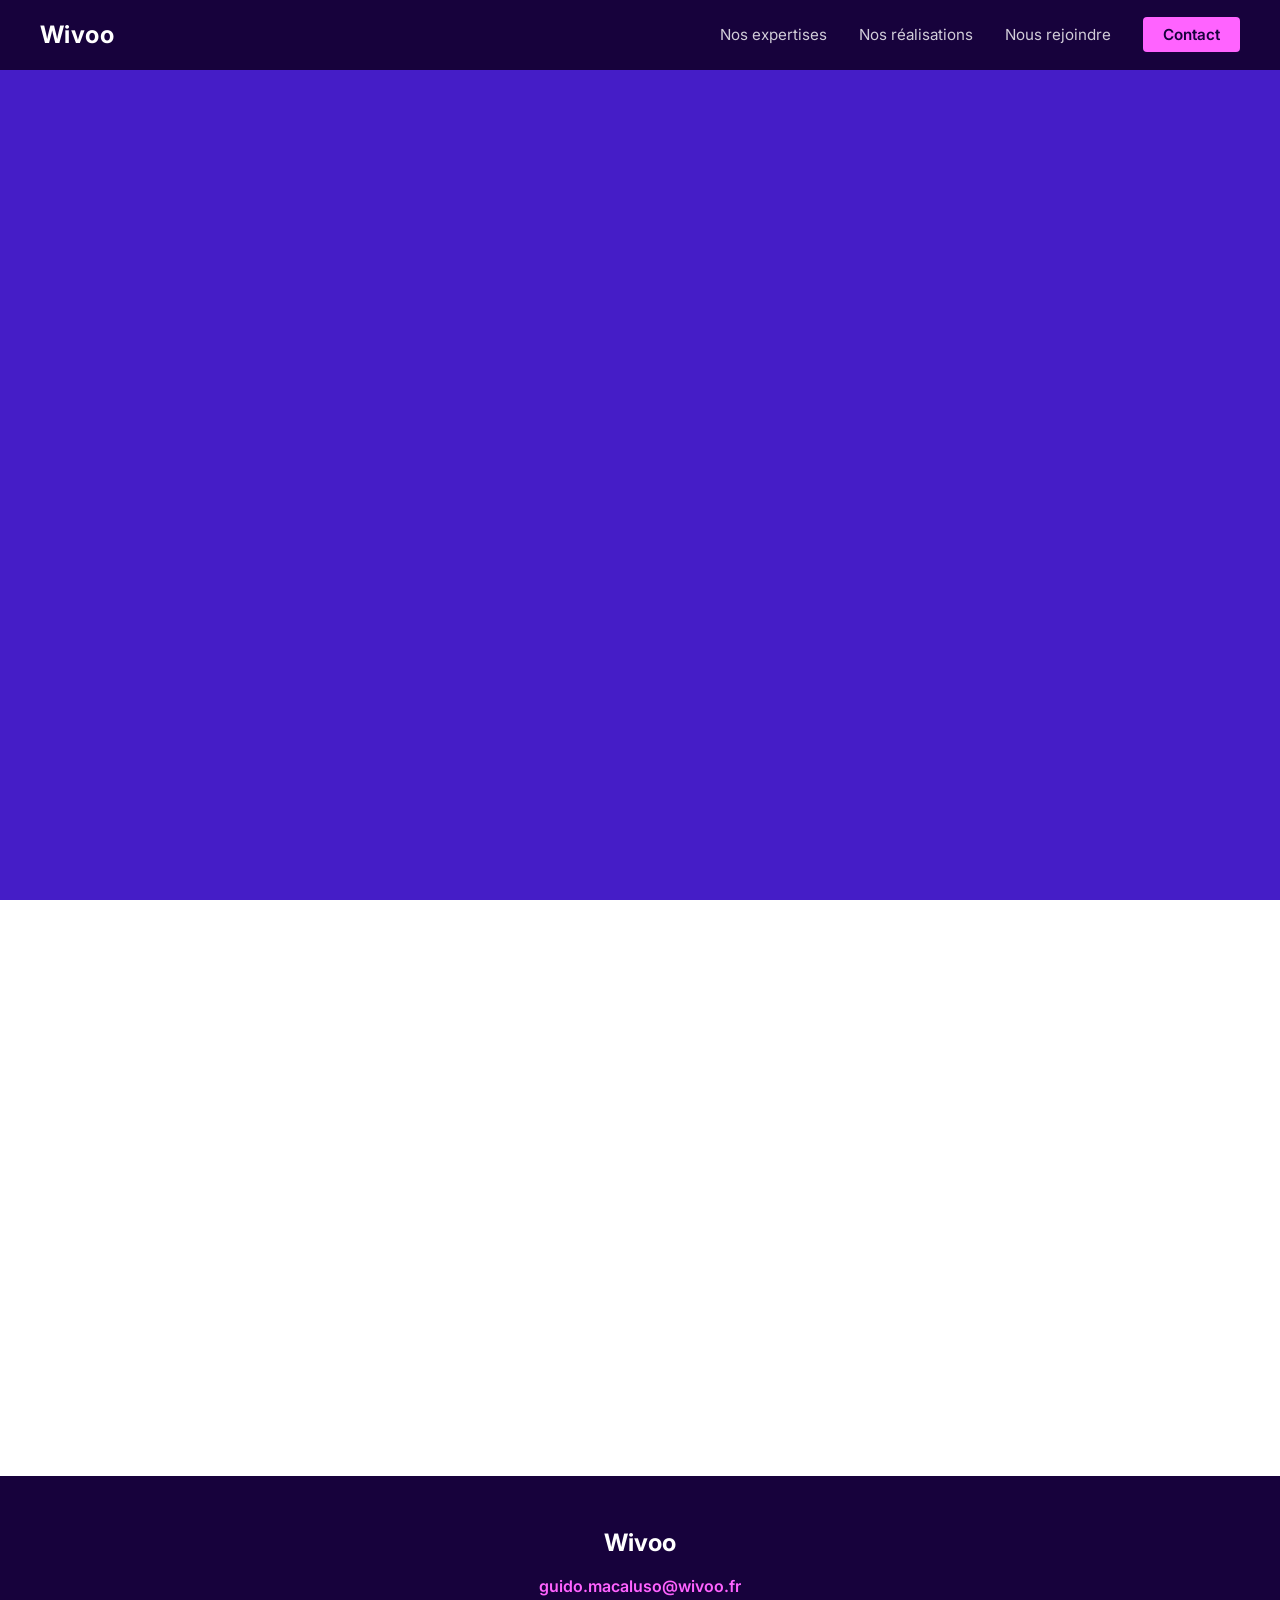
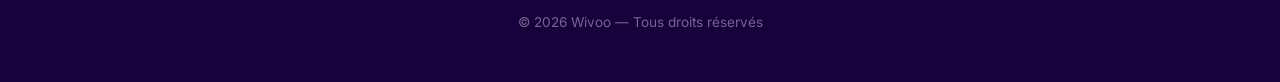
==== index.html @ 47eefd7f "Init : structure projet, charte graphique, doc complète, spec Hero - index.html : squelette complet " ====
<!DOCTYPE html>
<html lang="fr">
<head>
  <meta charset="UTF-8" />
  <meta name="viewport" content="width=device-width, initial-scale=1.0" />
  <title>Wivoo — Expertise. Résultats. Impact.</title>
  <link rel="stylesheet" href="css/style.css" />
  <!-- Google Fonts : Inter -->
  <link rel="preconnect" href="https://fonts.googleapis.com" />
  <link rel="preconnect" href="https://fonts.gstatic.com" crossorigin />
  <link href="https://fonts.googleapis.com/css2?family=Inter:wght@400;600;700&display=swap" rel="stylesheet" />
</head>
<body>

  <!-- =============================================
       NAVIGATION
  ============================================== -->
  <nav class="nav" id="nav">
    <div class="nav__container">
      <a class="nav__logo" href="#">Wivoo</a>
      <ul class="nav__links">
        <li><a href="#expertises">Nos expertises</a></li>
        <li><a href="#realisations">Nos réalisations</a></li>
        <li><a href="#rejoindre">Nous rejoindre</a></li>
        <li><a href="#contact" class="nav__cta">Contact</a></li>
      </ul>
      <button class="nav__burger" aria-label="Ouvrir le menu" aria-expanded="false">
        <span></span><span></span><span></span>
      </button>
    </div>
  </nav>

  <!-- =============================================
       HERO
       (Section à construire — Phase Spec en cours)
  ============================================== -->
  <section class="hero" id="hero">
    <!-- Contenu Hero à venir -->
  </section>

  <!-- =============================================
       NOS EXPERTISES
       (Section à construire)
  ============================================== -->
  <section class="expertises" id="expertises">
    <!-- Contenu Expertises à venir -->
  </section>

  <!-- =============================================
       NOS RÉALISATIONS
       (Section à construire)
  ============================================== -->
  <section class="realisations" id="realisations">
    <!-- Contenu Réalisations à venir -->
  </section>

  <!-- =============================================
       REJOINDRE WIVOO
       (Section à confirmer en phase Spec)
  ============================================== -->
  <section class="rejoindre" id="rejoindre">
    <!-- Contenu Recrutement à venir -->
  </section>

  <!-- =============================================
       FOOTER
  ============================================== -->
  <footer class="footer" id="contact">
    <div class="footer__container">
      <p class="footer__logo">Wivoo</p>
      <p class="footer__email">
        <a href="mailto:guido.macaluso@wivoo.fr">guido.macaluso@wivoo.fr</a>
      </p>
      <p class="footer__copy">© 2026 Wivoo — Tous droits réservés</p>
    </div>
  </footer>

  <script src="js/main.js"></script>
</body>
</html>
---- css/style.css ----
/* =============================================
   WIVOO — Mise en forme visuelle principale
   Charte : Persian Blue #451DC7 / Tolopea #17023C / Pink Flamingo #FF63FF
   Typographie : Inter (Google Fonts)
============================================== */

/* ---- Variables de la charte graphique ---- */
:root {
  --color-primary:   #451DC7;  /* Persian Blue — titres, héros, boutons */
  --color-secondary: #17023C;  /* Tolopea — fonds sombres, nav, footer */
  --color-accent:    #FF63FF;  /* Pink Flamingo — CTA, hover, accents */
  --color-white:     #FFFFFF;
  --color-text:      #1A1A2E;  /* Quasi-noir pour le corps de texte */
  --color-light-bg:  #F7F7FB;  /* Fond de section légèrement teinté */

  --font-family: 'Inter', sans-serif;
  --font-size-base: 1rem;      /* 16px */

  --max-width: 1200px;
  --section-padding: 6rem 1.5rem;
}

/* ---- Reset minimal ---- */
*, *::before, *::after {
  box-sizing: border-box;
  margin: 0;
  padding: 0;
}

html {
  scroll-behavior: smooth;
}

body {
  font-family: var(--font-family);
  font-size: var(--font-size-base);
  color: var(--color-text);
  background-color: var(--color-white);
  line-height: 1.6;
}

a {
  color: inherit;
  text-decoration: none;
}

img {
  max-width: 100%;
  display: block;
}

/* =============================================
   NAVIGATION
============================================== */
.nav {
  position: fixed;
  top: 0;
  left: 0;
  right: 0;
  z-index: 100;
  background-color: var(--color-secondary);
  padding: 1rem 1.5rem;
}

.nav__container {
  max-width: var(--max-width);
  margin: 0 auto;
  display: flex;
  align-items: center;
  justify-content: space-between;
}

.nav__logo {
  font-size: 1.5rem;
  font-weight: 700;
  color: var(--color-white);
  letter-spacing: 0.02em;
}

.nav__links {
  display: flex;
  gap: 2rem;
  list-style: none;
  align-items: center;
}

.nav__links a {
  color: rgba(255, 255, 255, 0.8);
  font-size: 0.95rem;
  font-weight: 400;
  transition: color 0.2s;
}

.nav__links a:hover {
  color: var(--color-accent);
}

.nav__cta {
  background-color: var(--color-accent);
  color: var(--color-secondary) !important;
  font-weight: 600 !important;
  padding: 0.5rem 1.25rem;
  border-radius: 4px;
  transition: opacity 0.2s !important;
}

.nav__cta:hover {
  opacity: 0.85;
  color: var(--color-secondary) !important;
}

/* Bouton burger (mobile) — caché par défaut sur desktop */
.nav__burger {
  display: none;
  flex-direction: column;
  gap: 5px;
  background: none;
  border: none;
  cursor: pointer;
  padding: 4px;
}

.nav__burger span {
  display: block;
  width: 24px;
  height: 2px;
  background-color: var(--color-white);
  transition: transform 0.3s, opacity 0.3s;
}

/* =============================================
   SECTIONS — Espacement général
============================================== */
section {
  padding: var(--section-padding);
}

.section__container {
  max-width: var(--max-width);
  margin: 0 auto;
}

/* =============================================
   HERO — (Contenu à venir)
============================================== */
.hero {
  background-color: var(--color-primary);
  min-height: 100vh;
  display: flex;
  align-items: center;
  padding-top: 5rem; /* Compense la navigation fixe */
}

/* =============================================
   FOOTER
============================================== */
.footer {
  background-color: var(--color-secondary);
  color: rgba(255, 255, 255, 0.7);
  text-align: center;
  padding: 3rem 1.5rem;
}

.footer__container {
  max-width: var(--max-width);
  margin: 0 auto;
  display: flex;
  flex-direction: column;
  align-items: center;
  gap: 0.75rem;
}

.footer__logo {
  font-size: 1.5rem;
  font-weight: 700;
  color: var(--color-white);
}

.footer__email a {
  color: var(--color-accent);
  font-weight: 600;
  transition: opacity 0.2s;
}

.footer__email a:hover {
  opacity: 0.8;
}

.footer__copy {
  font-size: 0.85rem;
  color: rgba(255, 255, 255, 0.4);
}

/* =============================================
   MOBILE — Adaptations (375px)
============================================== */
@media (max-width: 768px) {
  .nav__links {
    display: none;
    flex-direction: column;
    position: absolute;
    top: 100%;
    left: 0;
    right: 0;
    background-color: var(--color-secondary);
    padding: 1.5rem;
    gap: 1.25rem;
  }

  .nav__links.is-open {
    display: flex;
  }

  .nav__burger {
    display: flex;
  }
}
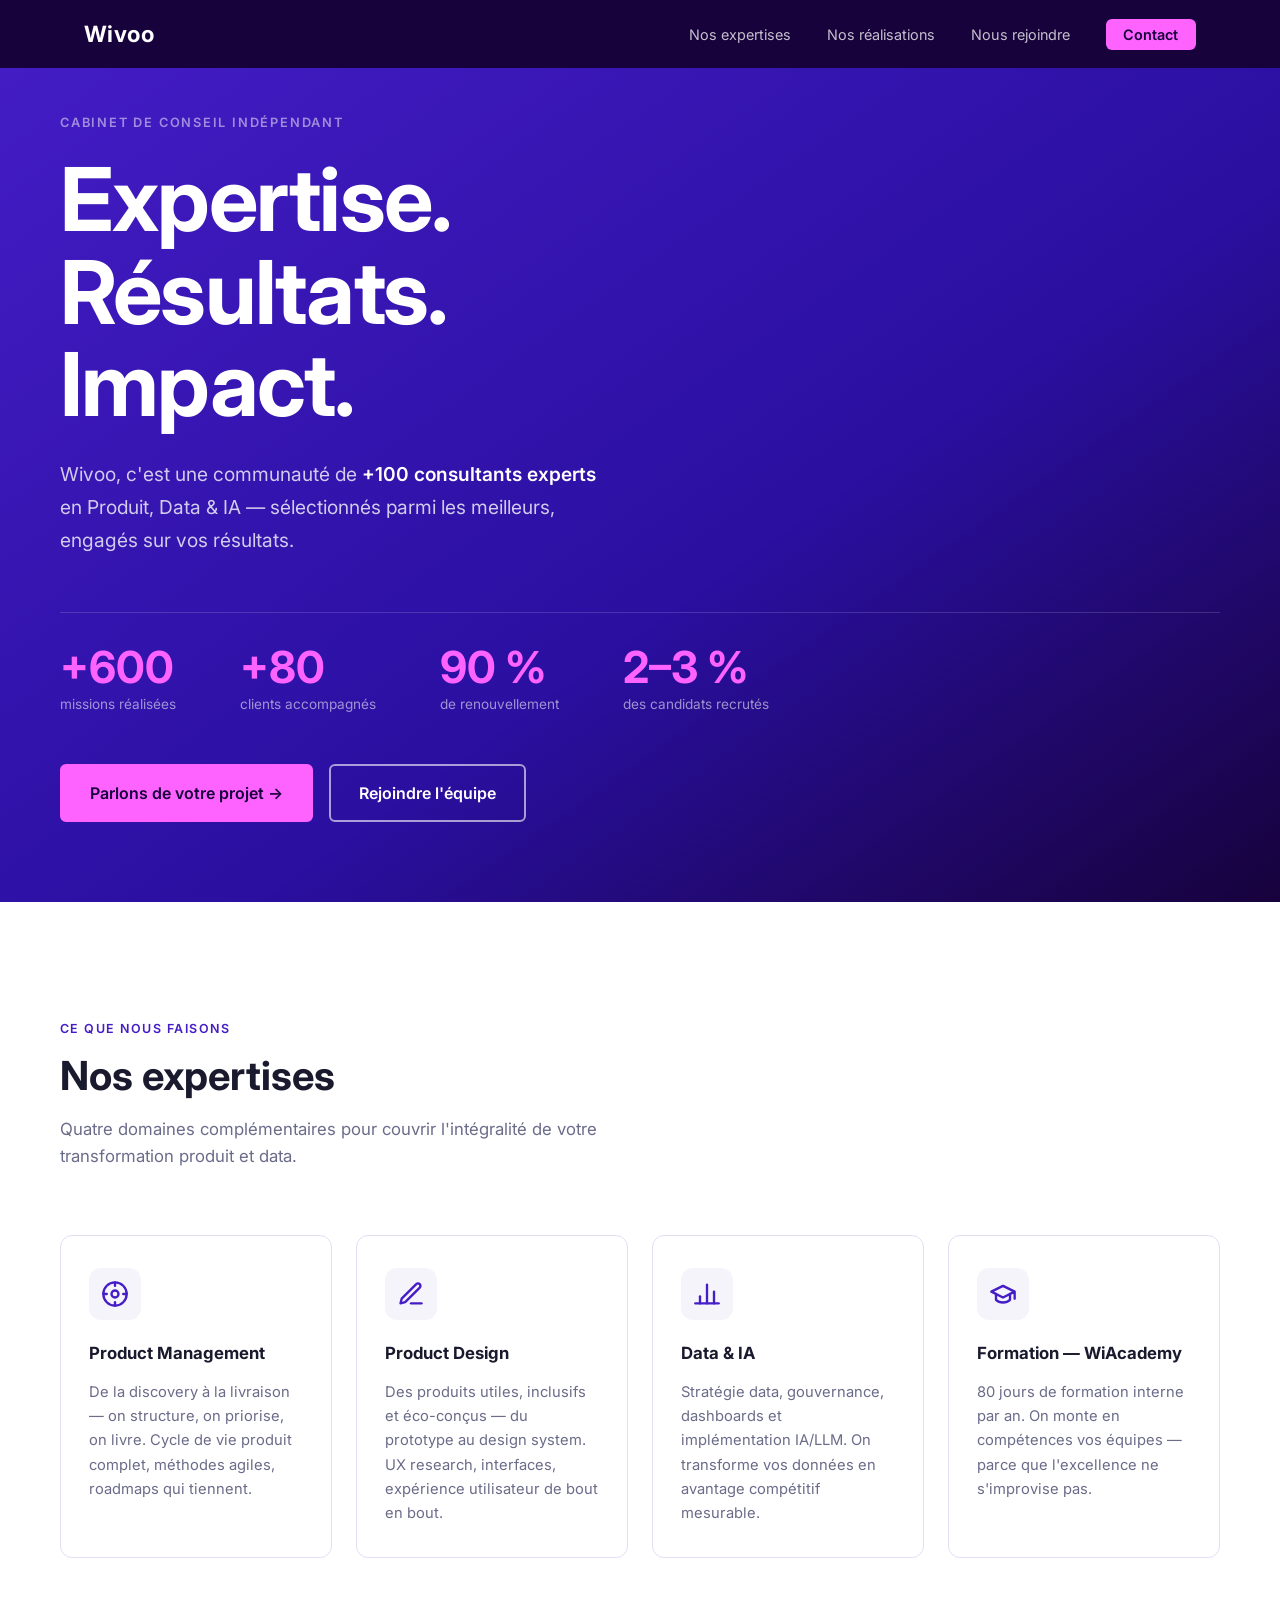
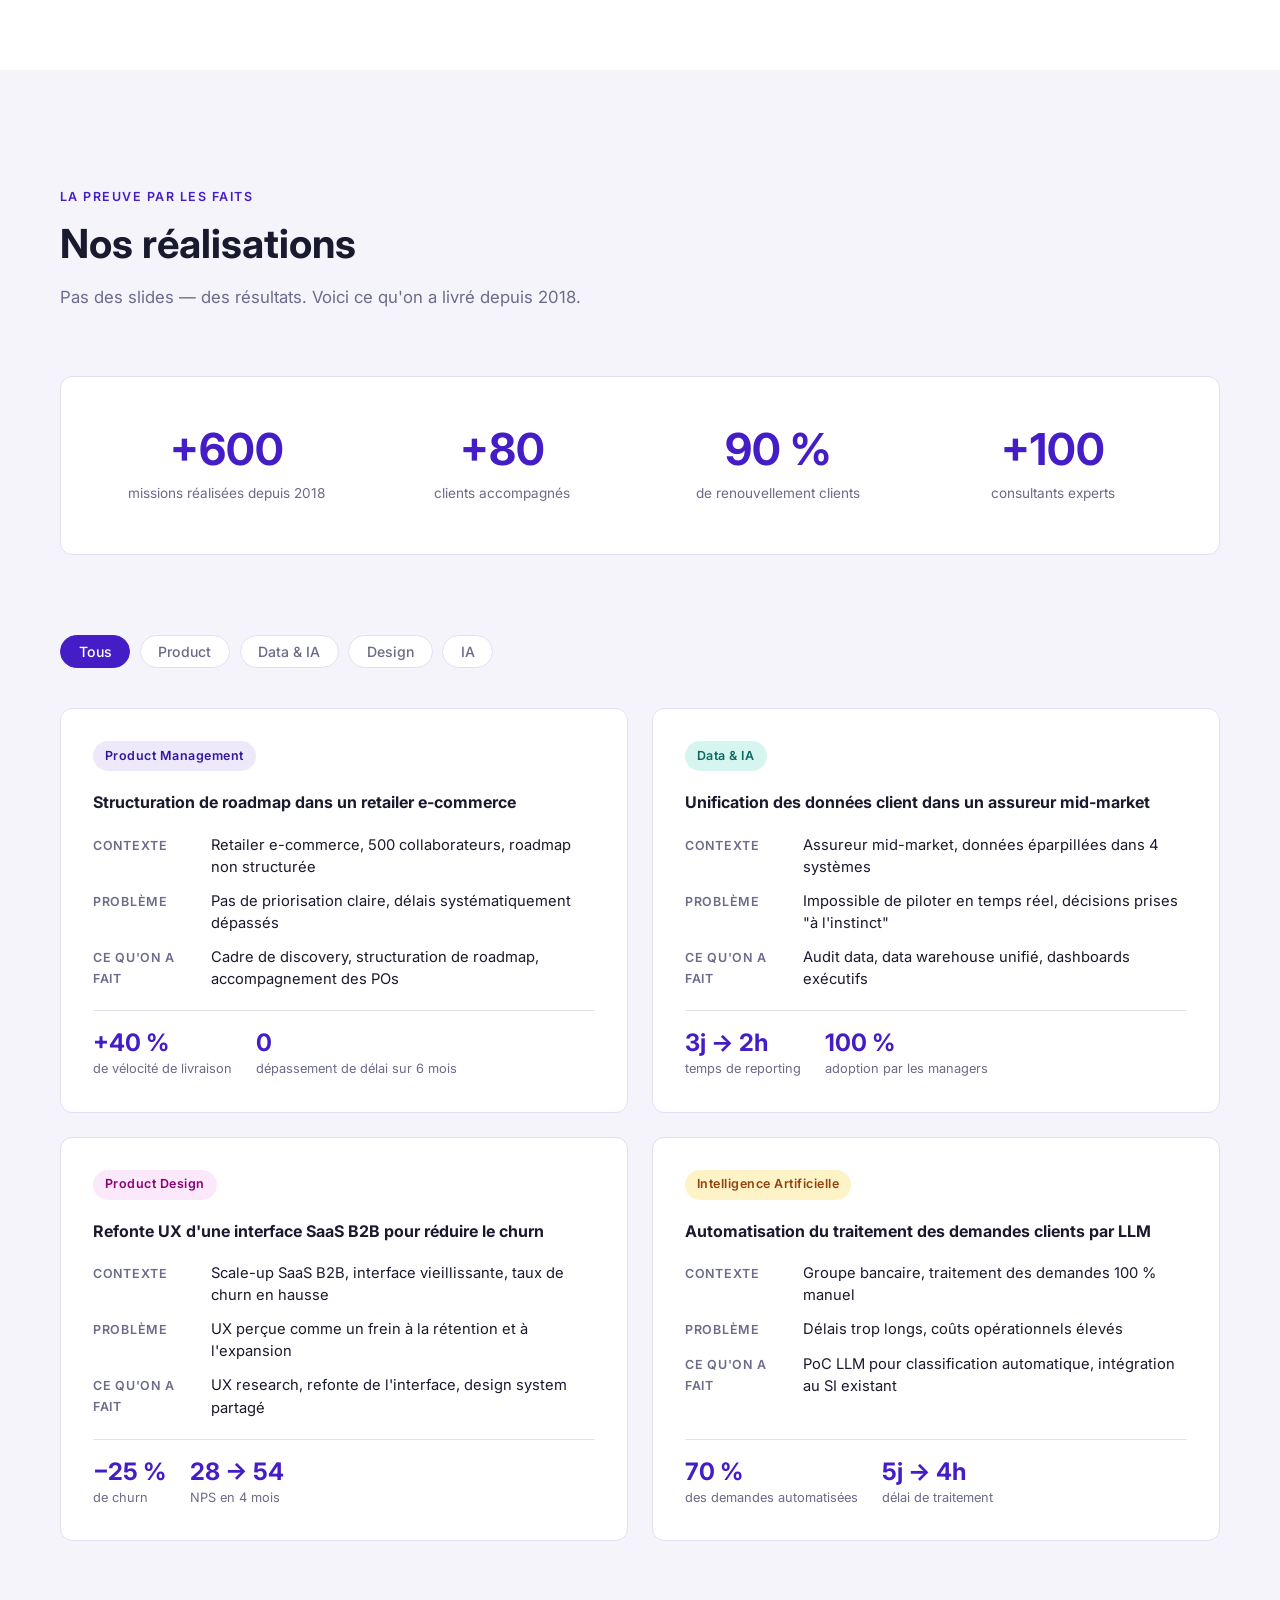
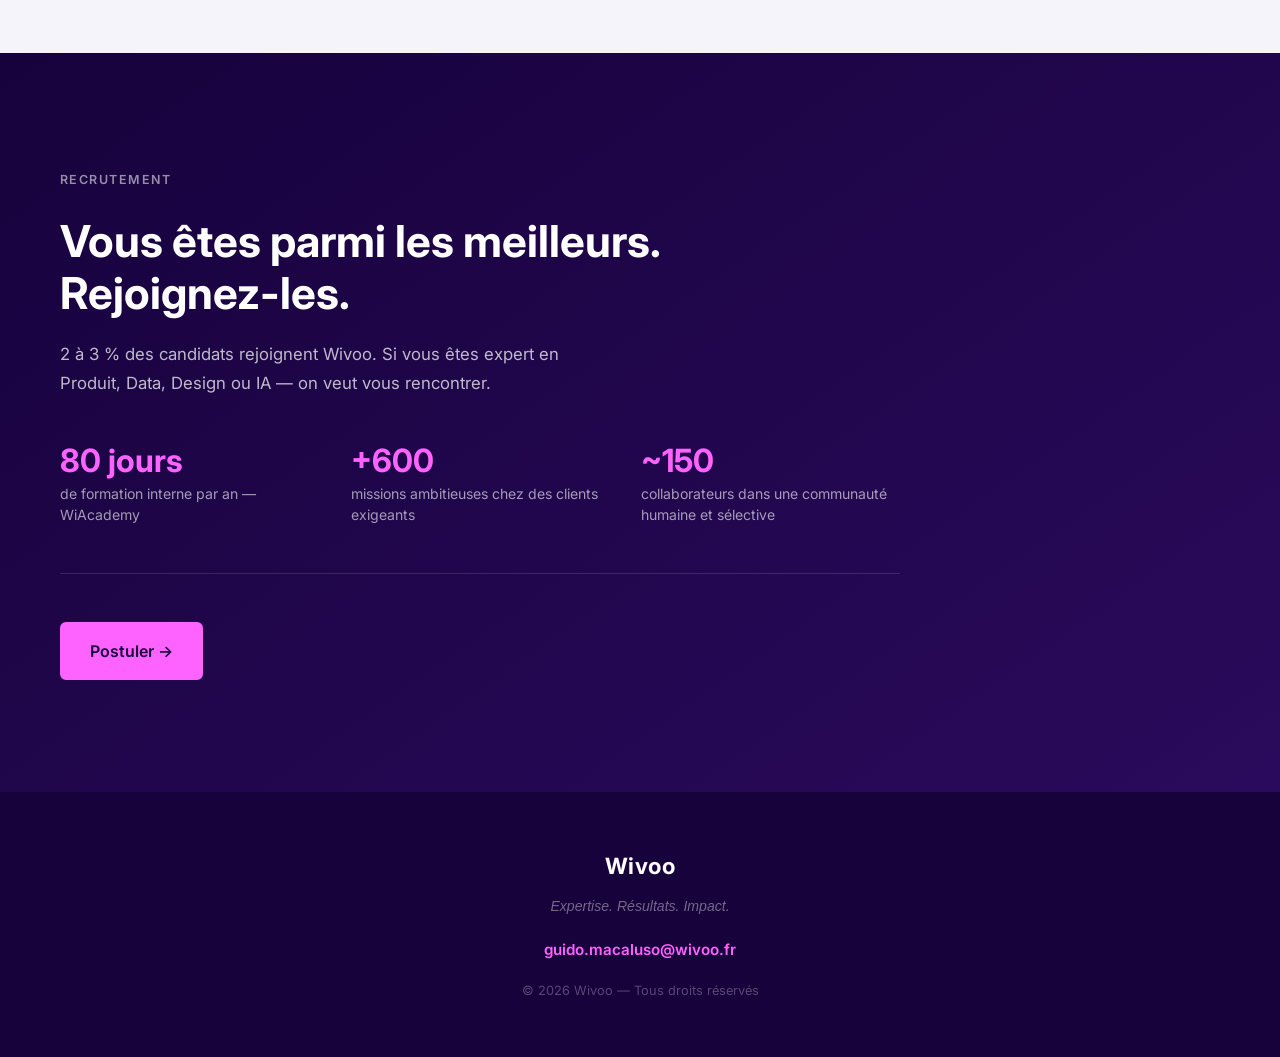
==== commit f7878e6a: "Build : landing page complete - Hero, Expertises, Realisations, Rejoindre, Footer Sections livrees :" ====
--- a/index.html
+++ b/index.html
@@ -4,8 +4,8 @@
   <meta charset="UTF-8" />
   <meta name="viewport" content="width=device-width, initial-scale=1.0" />
   <title>Wivoo — Expertise. Résultats. Impact.</title>
+  <meta name="description" content="Wivoo, cabinet de conseil en Product Management, IA, Data & Design. +600 missions, 90 % de renouvellement clients." />
   <link rel="stylesheet" href="css/style.css" />
-  <!-- Google Fonts : Inter -->
   <link rel="preconnect" href="https://fonts.googleapis.com" />
   <link rel="preconnect" href="https://fonts.gstatic.com" crossorigin />
   <link href="https://fonts.googleapis.com/css2?family=Inter:wght@400;600;700&display=swap" rel="stylesheet" />
@@ -13,61 +13,347 @@
 <body>
 
   <!-- =============================================
-       NAVIGATION
+       NAVIGATION — fixe en haut de page
   ============================================== -->
   <nav class="nav" id="nav">
     <div class="nav__container">
       <a class="nav__logo" href="#">Wivoo</a>
-      <ul class="nav__links">
+      <ul class="nav__links" id="navLinks">
         <li><a href="#expertises">Nos expertises</a></li>
         <li><a href="#realisations">Nos réalisations</a></li>
         <li><a href="#rejoindre">Nous rejoindre</a></li>
         <li><a href="#contact" class="nav__cta">Contact</a></li>
       </ul>
-      <button class="nav__burger" aria-label="Ouvrir le menu" aria-expanded="false">
+      <button class="nav__burger" id="navBurger" aria-label="Ouvrir le menu" aria-expanded="false">
         <span></span><span></span><span></span>
       </button>
     </div>
   </nav>
 
   <!-- =============================================
-       HERO
-       (Section à construire — Phase Spec en cours)
+       HERO — première impression, double CTA
   ============================================== -->
   <section class="hero" id="hero">
-    <!-- Contenu Hero à venir -->
+    <div class="hero__container">
+      <p class="hero__label">Cabinet de conseil indépendant</p>
+      <h1 class="hero__title">Expertise.<br>Résultats.<br>Impact.</h1>
+      <p class="hero__subtitle">
+        Wivoo, c'est une communauté de <strong>+100 consultants experts</strong>
+        en Produit, Data &amp; IA — sélectionnés parmi les meilleurs,
+        engagés sur vos résultats.
+      </p>
+
+      <!-- Chiffres de preuve -->
+      <div class="hero__stats">
+        <div class="hero__stat">
+          <span class="hero__stat-number">+600</span>
+          <span class="hero__stat-label">missions réalisées</span>
+        </div>
+        <div class="hero__stat">
+          <span class="hero__stat-number">+80</span>
+          <span class="hero__stat-label">clients accompagnés</span>
+        </div>
+        <div class="hero__stat">
+          <span class="hero__stat-number">90 %</span>
+          <span class="hero__stat-label">de renouvellement</span>
+        </div>
+        <div class="hero__stat">
+          <span class="hero__stat-number">2–3 %</span>
+          <span class="hero__stat-label">des candidats recrutés</span>
+        </div>
+      </div>
+
+      <!-- Double appel à l'action -->
+      <div class="hero__ctas">
+        <a href="#contact" class="btn btn--primary">Parlons de votre projet →</a>
+        <a href="#rejoindre" class="btn btn--outline">Rejoindre l'équipe</a>
+      </div>
+    </div>
   </section>
 
   <!-- =============================================
-       NOS EXPERTISES
-       (Section à construire)
+       NOS EXPERTISES — les 4 domaines
   ============================================== -->
   <section class="expertises" id="expertises">
-    <!-- Contenu Expertises à venir -->
+    <div class="section__container">
+      <div class="section__header">
+        <span class="section__label">Ce que nous faisons</span>
+        <h2 class="section__title">Nos expertises</h2>
+        <p class="section__subtitle">Quatre domaines complémentaires pour couvrir l'intégralité de votre transformation produit et data.</p>
+      </div>
+
+      <div class="expertises__grid">
+
+        <!-- Product Management -->
+        <div class="expertise__card">
+          <div class="expertise__icon">
+            <svg width="28" height="28" viewBox="0 0 24 24" fill="none" stroke="currentColor" stroke-width="2" stroke-linecap="round" stroke-linejoin="round" aria-hidden="true">
+              <circle cx="12" cy="12" r="10"/><circle cx="12" cy="12" r="3"/>
+              <line x1="12" y1="2" x2="12" y2="5"/><line x1="12" y1="19" x2="12" y2="22"/>
+              <line x1="2" y1="12" x2="5" y2="12"/><line x1="19" y1="12" x2="22" y2="12"/>
+            </svg>
+          </div>
+          <h3 class="expertise__title">Product Management</h3>
+          <p class="expertise__description">De la discovery à la livraison — on structure, on priorise, on livre. Cycle de vie produit complet, méthodes agiles, roadmaps qui tiennent.</p>
+        </div>
+
+        <!-- Product Design -->
+        <div class="expertise__card">
+          <div class="expertise__icon">
+            <svg width="28" height="28" viewBox="0 0 24 24" fill="none" stroke="currentColor" stroke-width="2" stroke-linecap="round" stroke-linejoin="round" aria-hidden="true">
+              <path d="M12 20h9"/>
+              <path d="M16.5 3.5a2.121 2.121 0 013 3L7 19l-4 1 1-4L16.5 3.5z"/>
+            </svg>
+          </div>
+          <h3 class="expertise__title">Product Design</h3>
+          <p class="expertise__description">Des produits utiles, inclusifs et éco-conçus — du prototype au design system. UX research, interfaces, expérience utilisateur de bout en bout.</p>
+        </div>
+
+        <!-- Data & IA -->
+        <div class="expertise__card">
+          <div class="expertise__icon">
+            <svg width="28" height="28" viewBox="0 0 24 24" fill="none" stroke="currentColor" stroke-width="2" stroke-linecap="round" stroke-linejoin="round" aria-hidden="true">
+              <line x1="18" y1="20" x2="18" y2="10"/><line x1="12" y1="20" x2="12" y2="4"/>
+              <line x1="6" y1="20" x2="6" y2="14"/><line x1="2" y1="20" x2="22" y2="20"/>
+            </svg>
+          </div>
+          <h3 class="expertise__title">Data &amp; IA</h3>
+          <p class="expertise__description">Stratégie data, gouvernance, dashboards et implémentation IA/LLM. On transforme vos données en avantage compétitif mesurable.</p>
+        </div>
+
+        <!-- Formation -->
+        <div class="expertise__card">
+          <div class="expertise__icon">
+            <svg width="28" height="28" viewBox="0 0 24 24" fill="none" stroke="currentColor" stroke-width="2" stroke-linecap="round" stroke-linejoin="round" aria-hidden="true">
+              <path d="M22 10v6M2 10l10-5 10 5-10 5z"/>
+              <path d="M6 12v5c3 3 9 3 12 0v-5"/>
+            </svg>
+          </div>
+          <h3 class="expertise__title">Formation — WiAcademy</h3>
+          <p class="expertise__description">80 jours de formation interne par an. On monte en compétences vos équipes — parce que l'excellence ne s'improvise pas.</p>
+        </div>
+
+      </div>
+    </div>
   </section>
 
   <!-- =============================================
-       NOS RÉALISATIONS
-       (Section à construire)
+       NOS RÉALISATIONS — chiffres + fiches REX
   ============================================== -->
   <section class="realisations" id="realisations">
-    <!-- Contenu Réalisations à venir -->
+    <div class="section__container">
+      <div class="section__header">
+        <span class="section__label">La preuve par les faits</span>
+        <h2 class="section__title">Nos réalisations</h2>
+        <p class="section__subtitle">Pas des slides — des résultats. Voici ce qu'on a livré depuis 2018.</p>
+      </div>
+
+      <!-- Métriques globales -->
+      <div class="chiffres__grid">
+        <div class="chiffre__item">
+          <span class="chiffre__number">+600</span>
+          <span class="chiffre__label">missions réalisées depuis 2018</span>
+        </div>
+        <div class="chiffre__item">
+          <span class="chiffre__number">+80</span>
+          <span class="chiffre__label">clients accompagnés</span>
+        </div>
+        <div class="chiffre__item">
+          <span class="chiffre__number">90 %</span>
+          <span class="chiffre__label">de renouvellement clients</span>
+        </div>
+        <div class="chiffre__item">
+          <span class="chiffre__number">+100</span>
+          <span class="chiffre__label">consultants experts</span>
+        </div>
+      </div>
+
+      <!-- Filtres par domaine -->
+      <div class="rex__filters" role="group" aria-label="Filtrer les réalisations par domaine">
+        <button class="rex__filter is-active" data-filter="all">Tous</button>
+        <button class="rex__filter" data-filter="product">Product</button>
+        <button class="rex__filter" data-filter="data">Data &amp; IA</button>
+        <button class="rex__filter" data-filter="design">Design</button>
+        <button class="rex__filter" data-filter="ia">IA</button>
+      </div>
+
+      <!-- Grille de fiches REX -->
+      <div class="rex__grid" id="rexGrid">
+
+        <!-- Fiche 1 — Product Management -->
+        <article class="rex__card" data-domain="product">
+          <div class="rex__card-top">
+            <span class="rex__domain rex__domain--product">Product Management</span>
+          </div>
+          <h3 class="rex__title">Structuration de roadmap dans un retailer e-commerce</h3>
+          <dl class="rex__body">
+            <div class="rex__row">
+              <dt class="rex__row-label">Contexte</dt>
+              <dd class="rex__row-value">Retailer e-commerce, 500 collaborateurs, roadmap non structurée</dd>
+            </div>
+            <div class="rex__row">
+              <dt class="rex__row-label">Problème</dt>
+              <dd class="rex__row-value">Pas de priorisation claire, délais systématiquement dépassés</dd>
+            </div>
+            <div class="rex__row">
+              <dt class="rex__row-label">Ce qu'on a fait</dt>
+              <dd class="rex__row-value">Cadre de discovery, structuration de roadmap, accompagnement des POs</dd>
+            </div>
+          </dl>
+          <div class="rex__results">
+            <div class="rex__result">
+              <span class="rex__result-number">+40 %</span>
+              <span class="rex__result-label">de vélocité de livraison</span>
+            </div>
+            <div class="rex__result">
+              <span class="rex__result-number">0</span>
+              <span class="rex__result-label">dépassement de délai sur 6 mois</span>
+            </div>
+          </div>
+        </article>
+
+        <!-- Fiche 2 — Data & IA -->
+        <article class="rex__card" data-domain="data">
+          <div class="rex__card-top">
+            <span class="rex__domain rex__domain--data">Data &amp; IA</span>
+          </div>
+          <h3 class="rex__title">Unification des données client dans un assureur mid-market</h3>
+          <dl class="rex__body">
+            <div class="rex__row">
+              <dt class="rex__row-label">Contexte</dt>
+              <dd class="rex__row-value">Assureur mid-market, données éparpillées dans 4 systèmes</dd>
+            </div>
+            <div class="rex__row">
+              <dt class="rex__row-label">Problème</dt>
+              <dd class="rex__row-value">Impossible de piloter en temps réel, décisions prises "à l'instinct"</dd>
+            </div>
+            <div class="rex__row">
+              <dt class="rex__row-label">Ce qu'on a fait</dt>
+              <dd class="rex__row-value">Audit data, data warehouse unifié, dashboards exécutifs</dd>
+            </div>
+          </dl>
+          <div class="rex__results">
+            <div class="rex__result">
+              <span class="rex__result-number">3j → 2h</span>
+              <span class="rex__result-label">temps de reporting</span>
+            </div>
+            <div class="rex__result">
+              <span class="rex__result-number">100 %</span>
+              <span class="rex__result-label">adoption par les managers</span>
+            </div>
+          </div>
+        </article>
+
+        <!-- Fiche 3 — Product Design -->
+        <article class="rex__card" data-domain="design">
+          <div class="rex__card-top">
+            <span class="rex__domain rex__domain--design">Product Design</span>
+          </div>
+          <h3 class="rex__title">Refonte UX d'une interface SaaS B2B pour réduire le churn</h3>
+          <dl class="rex__body">
+            <div class="rex__row">
+              <dt class="rex__row-label">Contexte</dt>
+              <dd class="rex__row-value">Scale-up SaaS B2B, interface vieillissante, taux de churn en hausse</dd>
+            </div>
+            <div class="rex__row">
+              <dt class="rex__row-label">Problème</dt>
+              <dd class="rex__row-value">UX perçue comme un frein à la rétention et à l'expansion</dd>
+            </div>
+            <div class="rex__row">
+              <dt class="rex__row-label">Ce qu'on a fait</dt>
+              <dd class="rex__row-value">UX research, refonte de l'interface, design system partagé</dd>
+            </div>
+          </dl>
+          <div class="rex__results">
+            <div class="rex__result">
+              <span class="rex__result-number">−25 %</span>
+              <span class="rex__result-label">de churn</span>
+            </div>
+            <div class="rex__result">
+              <span class="rex__result-number">28 → 54</span>
+              <span class="rex__result-label">NPS en 4 mois</span>
+            </div>
+          </div>
+        </article>
+
+        <!-- Fiche 4 — IA -->
+        <article class="rex__card" data-domain="ia">
+          <div class="rex__card-top">
+            <span class="rex__domain rex__domain--ia">Intelligence Artificielle</span>
+          </div>
+          <h3 class="rex__title">Automatisation du traitement des demandes clients par LLM</h3>
+          <dl class="rex__body">
+            <div class="rex__row">
+              <dt class="rex__row-label">Contexte</dt>
+              <dd class="rex__row-value">Groupe bancaire, traitement des demandes 100 % manuel</dd>
+            </div>
+            <div class="rex__row">
+              <dt class="rex__row-label">Problème</dt>
+              <dd class="rex__row-value">Délais trop longs, coûts opérationnels élevés</dd>
+            </div>
+            <div class="rex__row">
+              <dt class="rex__row-label">Ce qu'on a fait</dt>
+              <dd class="rex__row-value">PoC LLM pour classification automatique, intégration au SI existant</dd>
+            </div>
+          </dl>
+          <div class="rex__results">
+            <div class="rex__result">
+              <span class="rex__result-number">70 %</span>
+              <span class="rex__result-label">des demandes automatisées</span>
+            </div>
+            <div class="rex__result">
+              <span class="rex__result-number">5j → 4h</span>
+              <span class="rex__result-label">délai de traitement</span>
+            </div>
+          </div>
+        </article>
+
+      </div><!-- /.rex__grid -->
+    </div>
   </section>
 
   <!-- =============================================
-       REJOINDRE WIVOO
-       (Section à confirmer en phase Spec)
+       REJOINDRE WIVOO — section recrutement
   ============================================== -->
   <section class="rejoindre" id="rejoindre">
-    <!-- Contenu Recrutement à venir -->
+    <div class="section__container">
+      <div class="rejoindre__inner">
+        <span class="section__label section__label--light">Recrutement</span>
+        <h2 class="rejoindre__title">Vous êtes parmi les meilleurs.<br>Rejoignez-les.</h2>
+        <p class="rejoindre__subtitle">
+          2 à 3 % des candidats rejoignent Wivoo. Si vous êtes expert en Produit,
+          Data, Design ou IA — on veut vous rencontrer.
+        </p>
+
+        <div class="rejoindre__args">
+          <div class="rejoindre__arg">
+            <span class="rejoindre__arg-number">80 jours</span>
+            <span class="rejoindre__arg-label">de formation interne par an — WiAcademy</span>
+          </div>
+          <div class="rejoindre__arg">
+            <span class="rejoindre__arg-number">+600</span>
+            <span class="rejoindre__arg-label">missions ambitieuses chez des clients exigeants</span>
+          </div>
+          <div class="rejoindre__arg">
+            <span class="rejoindre__arg-number">~150</span>
+            <span class="rejoindre__arg-label">collaborateurs dans une communauté humaine et sélective</span>
+          </div>
+        </div>
+
+        <a href="mailto:guido.macaluso@wivoo.fr?subject=Candidature Wivoo" class="btn btn--accent">
+          Postuler →
+        </a>
+      </div>
+    </div>
   </section>
 
   <!-- =============================================
-       FOOTER
+       FOOTER — contact et mentions légales
   ============================================== -->
   <footer class="footer" id="contact">
     <div class="footer__container">
       <p class="footer__logo">Wivoo</p>
+      <p class="footer__tagline">Expertise. Résultats. Impact.</p>
       <p class="footer__email">
         <a href="mailto:guido.macaluso@wivoo.fr">guido.macaluso@wivoo.fr</a>
       </p>
--- a/css/style.css
+++ b/css/style.css
@@ -1,26 +1,40 @@
 /* =============================================
-   WIVOO — Mise en forme visuelle principale
+   WIVOO — Mise en forme visuelle complète
    Charte : Persian Blue #451DC7 / Tolopea #17023C / Pink Flamingo #FF63FF
    Typographie : Inter (Google Fonts)
+   Dernière mise à jour : 27/05/2026
 ============================================== */
 
 /* ---- Variables de la charte graphique ---- */
 :root {
-  --color-primary:   #451DC7;  /* Persian Blue — titres, héros, boutons */
-  --color-secondary: #17023C;  /* Tolopea — fonds sombres, nav, footer */
-  --color-accent:    #FF63FF;  /* Pink Flamingo — CTA, hover, accents */
-  --color-white:     #FFFFFF;
-  --color-text:      #1A1A2E;  /* Quasi-noir pour le corps de texte */
-  --color-light-bg:  #F7F7FB;  /* Fond de section légèrement teinté */
+  --color-primary:    #451DC7;   /* Persian Blue */
+  --color-secondary:  #17023C;   /* Tolopea */
+  --color-accent:     #FF63FF;   /* Pink Flamingo */
+  --color-white:      #FFFFFF;
+  --color-text:       #1A1A2E;   /* Quasi-noir */
+  --color-text-muted: #6B6B8A;   /* Gris intermédiaire */
+  --color-light-bg:   #F5F4FB;   /* Fond sections claires */
+  --color-border:     #E2DFF5;   /* Bordure subtile */
+
+  /* Tags domaines REX */
+  --tag-product-bg:   #EDE9FB;
+  --tag-product-text: #3516A0;
+  --tag-data-bg:      #D6F5F0;
+  --tag-data-text:    #0A6B5E;
+  --tag-design-bg:    #FCE8FB;
+  --tag-design-text:  #8B0077;
+  --tag-ia-bg:        #FEF3C7;
+  --tag-ia-text:      #92400E;
 
   --font-family: 'Inter', sans-serif;
-  --font-size-base: 1rem;      /* 16px */
-
-  --max-width: 1200px;
-  --section-padding: 6rem 1.5rem;
-}
-
-/* ---- Reset minimal ---- */
+  --max-width:   1160px;
+  --radius:      12px;
+  --radius-sm:   6px;
+}
+
+/* =============================================
+   RESET
+============================================== */
 *, *::before, *::after {
   box-sizing: border-box;
   margin: 0;
@@ -29,91 +43,138 @@
 
 html {
   scroll-behavior: smooth;
+  font-size: 16px;
 }
 
 body {
   font-family: var(--font-family);
-  font-size: var(--font-size-base);
   color: var(--color-text);
-  background-color: var(--color-white);
-  line-height: 1.6;
-}
-
-a {
-  color: inherit;
-  text-decoration: none;
-}
-
-img {
-  max-width: 100%;
-  display: block;
-}
-
-/* =============================================
-   NAVIGATION
+  background: var(--color-white);
+  line-height: 1.65;
+  -webkit-font-smoothing: antialiased;
+}
+
+a { color: inherit; text-decoration: none; }
+img { max-width: 100%; display: block; }
+ul { list-style: none; }
+dl, dt, dd { margin: 0; }
+
+/* =============================================
+   BOUTONS
+============================================== */
+.btn {
+  display: inline-block;
+  padding: 0.875rem 1.75rem;
+  border-radius: var(--radius-sm);
+  font-family: var(--font-family);
+  font-size: 1rem;
+  font-weight: 600;
+  cursor: pointer;
+  border: 2px solid transparent;
+  transition: opacity 0.2s, transform 0.15s;
+  white-space: nowrap;
+}
+
+.btn:hover {
+  opacity: 0.88;
+  transform: translateY(-1px);
+}
+
+/* Bouton principal : fond Pink Flamingo, texte foncé */
+.btn--primary {
+  background-color: var(--color-accent);
+  color: var(--color-secondary);
+  border-color: var(--color-accent);
+}
+
+/* Bouton contour : transparent, bordure blanche (utilisé sur fond sombre) */
+.btn--outline {
+  background-color: transparent;
+  color: var(--color-white);
+  border-color: rgba(255, 255, 255, 0.6);
+}
+
+.btn--outline:hover {
+  border-color: var(--color-white);
+}
+
+/* Bouton accent : idem primary, utilisé sur fond Tolopea */
+.btn--accent {
+  background-color: var(--color-accent);
+  color: var(--color-secondary);
+  border-color: var(--color-accent);
+}
+
+/* =============================================
+   NAVIGATION — fixe, fond Tolopea
 ============================================== */
 .nav {
   position: fixed;
-  top: 0;
-  left: 0;
-  right: 0;
+  top: 0; left: 0; right: 0;
   z-index: 100;
   background-color: var(--color-secondary);
-  padding: 1rem 1.5rem;
+  transition: box-shadow 0.3s;
 }
 
 .nav__container {
   max-width: var(--max-width);
   margin: 0 auto;
+  padding: 0 1.5rem;
+  height: 68px;
   display: flex;
   align-items: center;
   justify-content: space-between;
 }
 
+/* Logo Wivoo */
 .nav__logo {
-  font-size: 1.5rem;
+  font-size: 1.4rem;
   font-weight: 700;
   color: var(--color-white);
   letter-spacing: 0.02em;
 }
 
+/* Liens de navigation */
 .nav__links {
   display: flex;
-  gap: 2rem;
-  list-style: none;
   align-items: center;
+  gap: 2.25rem;
 }
 
 .nav__links a {
-  color: rgba(255, 255, 255, 0.8);
-  font-size: 0.95rem;
+  color: rgba(255, 255, 255, 0.75);
+  font-size: 0.9rem;
   font-weight: 400;
   transition: color 0.2s;
 }
 
 .nav__links a:hover {
-  color: var(--color-accent);
-}
-
+  color: var(--color-white);
+}
+
+/* Bouton Contact dans la nav */
 .nav__cta {
   background-color: var(--color-accent);
   color: var(--color-secondary) !important;
   font-weight: 600 !important;
-  padding: 0.5rem 1.25rem;
-  border-radius: 4px;
-  transition: opacity 0.2s !important;
+  padding: 0.45rem 1.1rem;
+  border-radius: var(--radius-sm);
+  font-size: 0.9rem !important;
+  transition: opacity 0.2s, color 0.2s !important;
 }
 
 .nav__cta:hover {
   opacity: 0.85;
-  color: var(--color-secondary) !important;
-}
-
-/* Bouton burger (mobile) — caché par défaut sur desktop */
+}
+
+/* Bouton burger — caché sur desktop */
 .nav__burger {
   display: none;
   flex-direction: column;
+  justify-content: center;
   gap: 5px;
+  width: 36px;
+  height: 36px;
   background: none;
   border: none;
   cursor: pointer;
@@ -125,14 +186,20 @@
   width: 24px;
   height: 2px;
   background-color: var(--color-white);
-  transition: transform 0.3s, opacity 0.3s;
-}
-
-/* =============================================
-   SECTIONS — Espacement général
+  border-radius: 2px;
+  transition: transform 0.3s ease, opacity 0.3s ease;
+}
+
+/* Animation croix quand ouvert */
+.nav__burger.is-open span:nth-child(1) { transform: translateY(7px) rotate(45deg); }
+.nav__burger.is-open span:nth-child(2) { opacity: 0; }
+.nav__burger.is-open span:nth-child(3) { transform: translateY(-7px) rotate(-45deg); }
+
+/* =============================================
+   SECTIONS — Réglages communs
 ============================================== */
 section {
-  padding: var(--section-padding);
+  padding: 7rem 1.5rem;
 }
 
 .section__container {
@@ -140,15 +207,428 @@
   margin: 0 auto;
 }
 
-/* =============================================
-   HERO — (Contenu à venir)
+/* En-tête de section (label + titre + sous-titre) */
+.section__header {
+  max-width: 640px;
+  margin-bottom: 4rem;
+}
+
+.section__label {
+  display: inline-block;
+  font-size: 0.78rem;
+  font-weight: 600;
+  letter-spacing: 0.12em;
+  text-transform: uppercase;
+  color: var(--color-primary);
+  margin-bottom: 0.75rem;
+}
+
+.section__label--light {
+  color: rgba(255, 255, 255, 0.55);
+}
+
+.section__title {
+  font-size: clamp(1.8rem, 3.5vw, 2.5rem);
+  font-weight: 700;
+  line-height: 1.2;
+  color: var(--color-text);
+  margin-bottom: 1rem;
+}
+
+.section__subtitle {
+  font-size: 1.05rem;
+  color: var(--color-text-muted);
+  max-width: 560px;
+}
+
+/* =============================================
+   HERO — Section d'accroche
 ============================================== */
 .hero {
+  background: linear-gradient(145deg, var(--color-primary) 0%, #2A0FA0 60%, var(--color-secondary) 100%);
+  min-height: 100vh;
+  padding: 7rem 1.5rem 5rem;
+  display: flex;
+  align-items: center;
+}
+
+.hero__container {
+  max-width: var(--max-width);
+  margin: 0 auto;
+  width: 100%;
+}
+
+/* Petit label au-dessus du titre */
+.hero__label {
+  font-size: 0.8rem;
+  font-weight: 600;
+  letter-spacing: 0.14em;
+  text-transform: uppercase;
+  color: rgba(255, 255, 255, 0.5);
+  margin-bottom: 1.25rem;
+}
+
+/* Titre principal H1 */
+.hero__title {
+  font-size: clamp(2.8rem, 7vw, 5.5rem);
+  font-weight: 700;
+  line-height: 1.05;
+  color: var(--color-white);
+  margin-bottom: 1.75rem;
+  letter-spacing: -0.02em;
+}
+
+/* Sous-titre explicatif */
+.hero__subtitle {
+  font-size: clamp(1rem, 1.8vw, 1.2rem);
+  color: rgba(255, 255, 255, 0.78);
+  max-width: 560px;
+  line-height: 1.7;
+  margin-bottom: 3.5rem;
+}
+
+.hero__subtitle strong {
+  color: var(--color-white);
+  font-weight: 600;
+}
+
+/* Ligne de chiffres de preuve */
+.hero__stats {
+  display: flex;
+  flex-wrap: wrap;
+  gap: 2.5rem 4rem;
+  margin-bottom: 3rem;
+  padding-top: 2rem;
+  border-top: 1px solid rgba(255, 255, 255, 0.15);
+}
+
+.hero__stat {
+  display: flex;
+  flex-direction: column;
+  gap: 0.25rem;
+}
+
+.hero__stat-number {
+  font-size: clamp(2rem, 3.5vw, 2.75rem);
+  font-weight: 700;
+  color: var(--color-accent);
+  line-height: 1;
+}
+
+.hero__stat-label {
+  font-size: 0.85rem;
+  color: rgba(255, 255, 255, 0.55);
+  font-weight: 400;
+}
+
+/* Double CTA */
+.hero__ctas {
+  display: flex;
+  flex-wrap: wrap;
+  gap: 1rem;
+  align-items: center;
+}
+
+/* =============================================
+   NOS EXPERTISES — Grille de 4 cartes
+============================================== */
+.expertises {
+  background-color: var(--color-white);
+}
+
+/* Grille 4 colonnes sur desktop, 2 sur tablette */
+.expertises__grid {
+  display: grid;
+  grid-template-columns: repeat(4, 1fr);
+  gap: 1.5rem;
+}
+
+/* Carte individuelle */
+.expertise__card {
+  padding: 2rem 1.75rem;
+  border: 1px solid var(--color-border);
+  border-radius: var(--radius);
+  background: var(--color-white);
+  transition: border-color 0.25s, box-shadow 0.25s, transform 0.2s;
+}
+
+.expertise__card:hover {
+  border-color: var(--color-primary);
+  box-shadow: 0 8px 32px rgba(69, 29, 199, 0.1);
+  transform: translateY(-3px);
+}
+
+/* Icône SVG dans un cercle */
+.expertise__icon {
+  width: 52px;
+  height: 52px;
+  border-radius: 12px;
+  background-color: var(--color-light-bg);
+  display: flex;
+  align-items: center;
+  justify-content: center;
+  color: var(--color-primary);
+  margin-bottom: 1.25rem;
+  transition: background-color 0.25s;
+}
+
+.expertise__card:hover .expertise__icon {
   background-color: var(--color-primary);
-  min-height: 100vh;
+  color: var(--color-white);
+}
+
+.expertise__title {
+  font-size: 1.05rem;
+  font-weight: 700;
+  color: var(--color-text);
+  margin-bottom: 0.75rem;
+}
+
+.expertise__description {
+  font-size: 0.92rem;
+  color: var(--color-text-muted);
+  line-height: 1.65;
+}
+
+/* =============================================
+   NOS RÉALISATIONS — Métriques + fiches REX
+============================================== */
+.realisations {
+  background-color: var(--color-light-bg);
+}
+
+/* Bande de 4 grands chiffres */
+.chiffres__grid {
+  display: grid;
+  grid-template-columns: repeat(4, 1fr);
+  gap: 1.5rem;
+  margin-bottom: 5rem;
+  padding: 2.5rem;
+  background: var(--color-white);
+  border-radius: var(--radius);
+  border: 1px solid var(--color-border);
+}
+
+.chiffre__item {
+  text-align: center;
+  padding: 0.5rem;
+}
+
+.chiffre__number {
+  display: block;
+  font-size: clamp(2rem, 3.5vw, 2.75rem);
+  font-weight: 700;
+  color: var(--color-primary);
+  line-height: 1.1;
+  margin-bottom: 0.4rem;
+}
+
+.chiffre__label {
+  font-size: 0.85rem;
+  color: var(--color-text-muted);
+  font-weight: 400;
+}
+
+/* Boutons de filtrage */
+.rex__filters {
+  display: flex;
+  flex-wrap: wrap;
+  gap: 0.6rem;
+  margin-bottom: 2.5rem;
+}
+
+.rex__filter {
+  padding: 0.45rem 1.1rem;
+  border: 1px solid var(--color-border);
+  border-radius: 100px;
+  background: var(--color-white);
+  color: var(--color-text-muted);
+  font-family: var(--font-family);
+  font-size: 0.88rem;
+  font-weight: 500;
+  cursor: pointer;
+  transition: all 0.2s;
+}
+
+.rex__filter:hover,
+.rex__filter.is-active {
+  background: var(--color-primary);
+  border-color: var(--color-primary);
+  color: var(--color-white);
+}
+
+/* Grille de fiches REX */
+.rex__grid {
+  display: grid;
+  grid-template-columns: repeat(2, 1fr);
+  gap: 1.5rem;
+}
+
+/* Fiche REX individuelle */
+.rex__card {
+  background: var(--color-white);
+  border: 1px solid var(--color-border);
+  border-radius: var(--radius);
+  padding: 2rem;
+  display: flex;
+  flex-direction: column;
+  gap: 1.25rem;
+  transition: box-shadow 0.25s, transform 0.2s;
+}
+
+.rex__card:hover {
+  box-shadow: 0 8px 32px rgba(69, 29, 199, 0.08);
+  transform: translateY(-2px);
+}
+
+/* Masquer une carte filtrée */
+.rex__card.is-hidden {
+  display: none;
+}
+
+/* En-tête de carte (tag domaine) */
+.rex__card-top {
   display: flex;
   align-items: center;
-  padding-top: 5rem; /* Compense la navigation fixe */
+}
+
+/* Tags de domaine */
+.rex__domain {
+  display: inline-block;
+  padding: 0.3rem 0.75rem;
+  border-radius: 100px;
+  font-size: 0.78rem;
+  font-weight: 600;
+  letter-spacing: 0.04em;
+}
+
+.rex__domain--product { background: var(--tag-product-bg); color: var(--tag-product-text); }
+.rex__domain--data    { background: var(--tag-data-bg);    color: var(--tag-data-text);    }
+.rex__domain--design  { background: var(--tag-design-bg);  color: var(--tag-design-text);  }
+.rex__domain--ia      { background: var(--tag-ia-bg);      color: var(--tag-ia-text);      }
+
+/* Titre de la fiche */
+.rex__title {
+  font-size: 1rem;
+  font-weight: 700;
+  color: var(--color-text);
+  line-height: 1.4;
+}
+
+/* Corps de la fiche (contexte / problème / solution) */
+.rex__body {
+  display: flex;
+  flex-direction: column;
+  gap: 0.75rem;
+  flex: 1;
+}
+
+.rex__row {
+  display: grid;
+  grid-template-columns: 110px 1fr;
+  gap: 0.5rem;
+  align-items: baseline;
+}
+
+.rex__row-label {
+  font-size: 0.78rem;
+  font-weight: 600;
+  color: var(--color-text-muted);
+  text-transform: uppercase;
+  letter-spacing: 0.06em;
+}
+
+.rex__row-value {
+  font-size: 0.92rem;
+  color: var(--color-text);
+  line-height: 1.5;
+}
+
+/* Résultats chiffrés en bas de la fiche */
+.rex__results {
+  display: flex;
+  gap: 1.5rem;
+  padding-top: 1.25rem;
+  border-top: 1px solid var(--color-border);
+}
+
+.rex__result {
+  display: flex;
+  flex-direction: column;
+  gap: 0.2rem;
+}
+
+.rex__result-number {
+  font-size: 1.5rem;
+  font-weight: 700;
+  color: var(--color-primary);
+  line-height: 1;
+}
+
+.rex__result-label {
+  font-size: 0.8rem;
+  color: var(--color-text-muted);
+}
+
+/* =============================================
+   REJOINDRE WIVOO — Section recrutement
+============================================== */
+.rejoindre {
+  background: linear-gradient(145deg, var(--color-secondary) 0%, #2A0A5C 100%);
+}
+
+.rejoindre .section__title {
+  color: var(--color-white);
+}
+
+.rejoindre__inner {
+  max-width: 840px;
+}
+
+.rejoindre__title {
+  font-size: clamp(1.8rem, 3.5vw, 2.75rem);
+  font-weight: 700;
+  color: var(--color-white);
+  line-height: 1.2;
+  margin-bottom: 1.25rem;
+  margin-top: 0.75rem;
+}
+
+.rejoindre__subtitle {
+  font-size: 1.05rem;
+  color: rgba(255, 255, 255, 0.72);
+  max-width: 560px;
+  line-height: 1.7;
+  margin-bottom: 3rem;
+}
+
+/* Trois arguments recrutement */
+.rejoindre__args {
+  display: grid;
+  grid-template-columns: repeat(3, 1fr);
+  gap: 2rem;
+  margin-bottom: 3rem;
+  padding-bottom: 3rem;
+  border-bottom: 1px solid rgba(255, 255, 255, 0.12);
+}
+
+.rejoindre__arg {
+  display: flex;
+  flex-direction: column;
+  gap: 0.35rem;
+}
+
+.rejoindre__arg-number {
+  font-size: 2rem;
+  font-weight: 700;
+  color: var(--color-accent);
+  line-height: 1;
+}
+
+.rejoindre__arg-label {
+  font-size: 0.88rem;
+  color: rgba(255, 255, 255, 0.6);
+  line-height: 1.5;
 }
 
 /* =============================================
@@ -156,9 +636,7 @@
 ============================================== */
 .footer {
   background-color: var(--color-secondary);
-  color: rgba(255, 255, 255, 0.7);
-  text-align: center;
-  padding: 3rem 1.5rem;
+  padding: 3.5rem 1.5rem;
 }
 
 .footer__container {
@@ -167,18 +645,28 @@
   display: flex;
   flex-direction: column;
   align-items: center;
-  gap: 0.75rem;
+  gap: 0.6rem;
+  text-align: center;
 }
 
 .footer__logo {
-  font-size: 1.5rem;
-  font-weight: 700;
-  color: var(--color-white);
+  font-size: 1.4rem;
+  font-weight: 700;
+  color: var(--color-white);
+  letter-spacing: 0.02em;
+}
+
+.footer__tagline {
+  font-size: 0.88rem;
+  color: rgba(255, 255, 255, 0.4);
+  font-style: italic;
+  margin-bottom: 0.5rem;
 }
 
 .footer__email a {
   color: var(--color-accent);
   font-weight: 600;
+  font-size: 0.95rem;
   transition: opacity 0.2s;
 }
 
@@ -187,24 +675,59 @@
 }
 
 .footer__copy {
-  font-size: 0.85rem;
-  color: rgba(255, 255, 255, 0.4);
-}
-
-/* =============================================
-   MOBILE — Adaptations (375px)
+  font-size: 0.8rem;
+  color: rgba(255, 255, 255, 0.28);
+  margin-top: 0.5rem;
+}
+
+/* =============================================
+   ANIMATIONS — apparition au scroll
+============================================== */
+.fade-in {
+  opacity: 0;
+  transform: translateY(24px);
+  transition: opacity 0.55s ease, transform 0.55s ease;
+}
+
+.fade-in.is-visible {
+  opacity: 1;
+  transform: translateY(0);
+}
+
+/* =============================================
+   RESPONSIVE — Tablette (≤ 1024px)
+============================================== */
+@media (max-width: 1024px) {
+  .expertises__grid {
+    grid-template-columns: repeat(2, 1fr);
+  }
+
+  .chiffres__grid {
+    grid-template-columns: repeat(2, 1fr);
+  }
+
+  .rejoindre__args {
+    grid-template-columns: repeat(3, 1fr);
+  }
+}
+
+/* =============================================
+   RESPONSIVE — Mobile (≤ 768px)
 ============================================== */
 @media (max-width: 768px) {
+
+  /* Navigation mobile */
   .nav__links {
     display: none;
+    position: absolute;
+    top: 68px;
+    left: 0; right: 0;
+    background-color: var(--color-secondary);
     flex-direction: column;
-    position: absolute;
-    top: 100%;
-    left: 0;
-    right: 0;
-    background-color: var(--color-secondary);
+    align-items: flex-start;
     padding: 1.5rem;
     gap: 1.25rem;
+    border-top: 1px solid rgba(255, 255, 255, 0.1);
   }
 
   .nav__links.is-open {
@@ -214,4 +737,77 @@
   .nav__burger {
     display: flex;
   }
-}
+
+  /* Sections moins de padding */
+  section {
+    padding: 5rem 1.25rem;
+  }
+
+  /* Hero : centré sur mobile */
+  .hero {
+    text-align: center;
+  }
+
+  .hero__subtitle {
+    margin-left: auto;
+    margin-right: auto;
+  }
+
+  .hero__stats {
+    justify-content: center;
+    gap: 1.75rem 3rem;
+  }
+
+  .hero__ctas {
+    flex-direction: column;
+    align-items: center;
+  }
+
+  .hero__ctas .btn {
+    width: 100%;
+    text-align: center;
+  }
+
+  /* Expertises : 1 colonne */
+  .expertises__grid {
+    grid-template-columns: 1fr;
+  }
+
+  /* Chiffres clés : 2 colonnes */
+  .chiffres__grid {
+    grid-template-columns: repeat(2, 1fr);
+    padding: 1.5rem;
+  }
+
+  /* Fiches REX : 1 colonne */
+  .rex__grid {
+    grid-template-columns: 1fr;
+  }
+
+  /* Colonne contexte/problème */
+  .rex__row {
+    grid-template-columns: 1fr;
+    gap: 0.2rem;
+  }
+
+  /* Rejoindre : 1 colonne */
+  .rejoindre__args {
+    grid-template-columns: 1fr;
+    gap: 1.5rem;
+  }
+
+  /* En-têtes de section */
+  .section__header {
+    margin-bottom: 2.5rem;
+  }
+}
+
+/* =============================================
+   RESPONSIVE — Petit mobile (≤ 400px)
+============================================== */
+@media (max-width: 400px) {
+  .rex__results {
+    flex-direction: column;
+    gap: 1rem;
+  }
+}
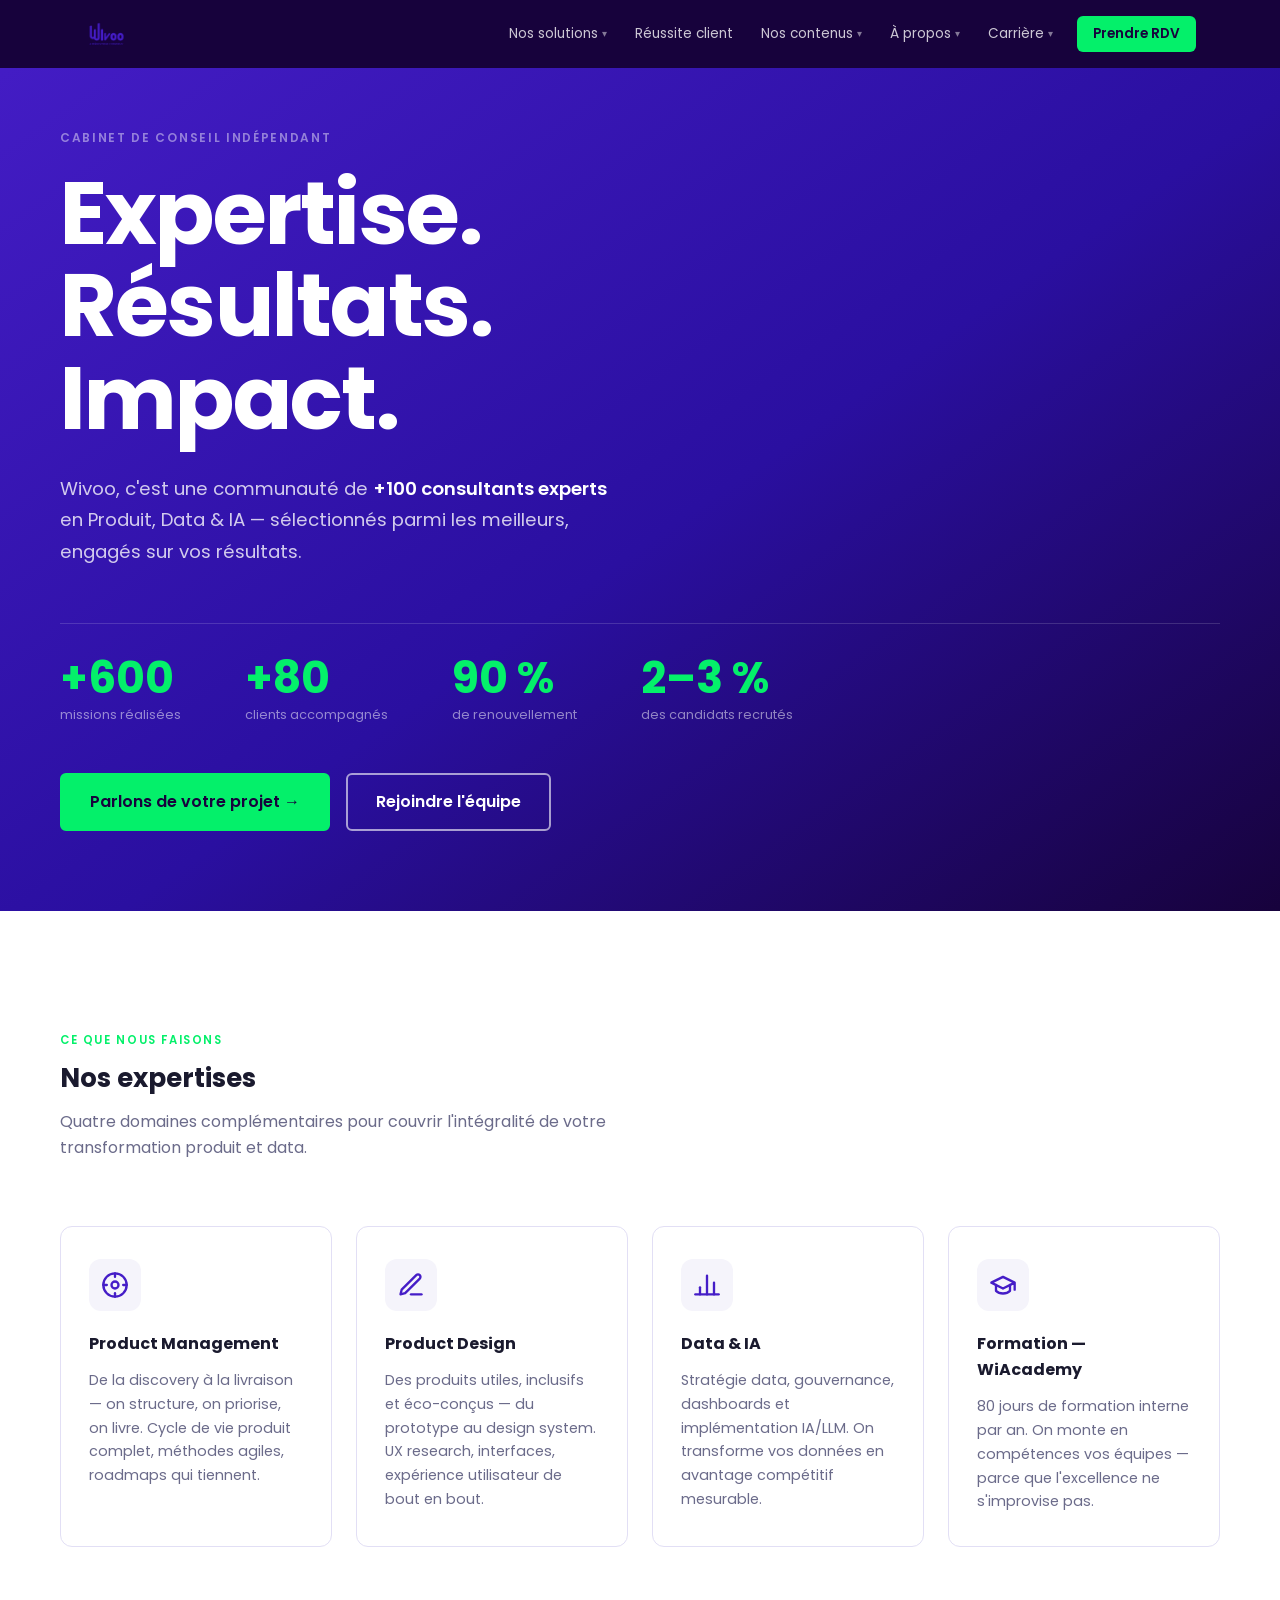
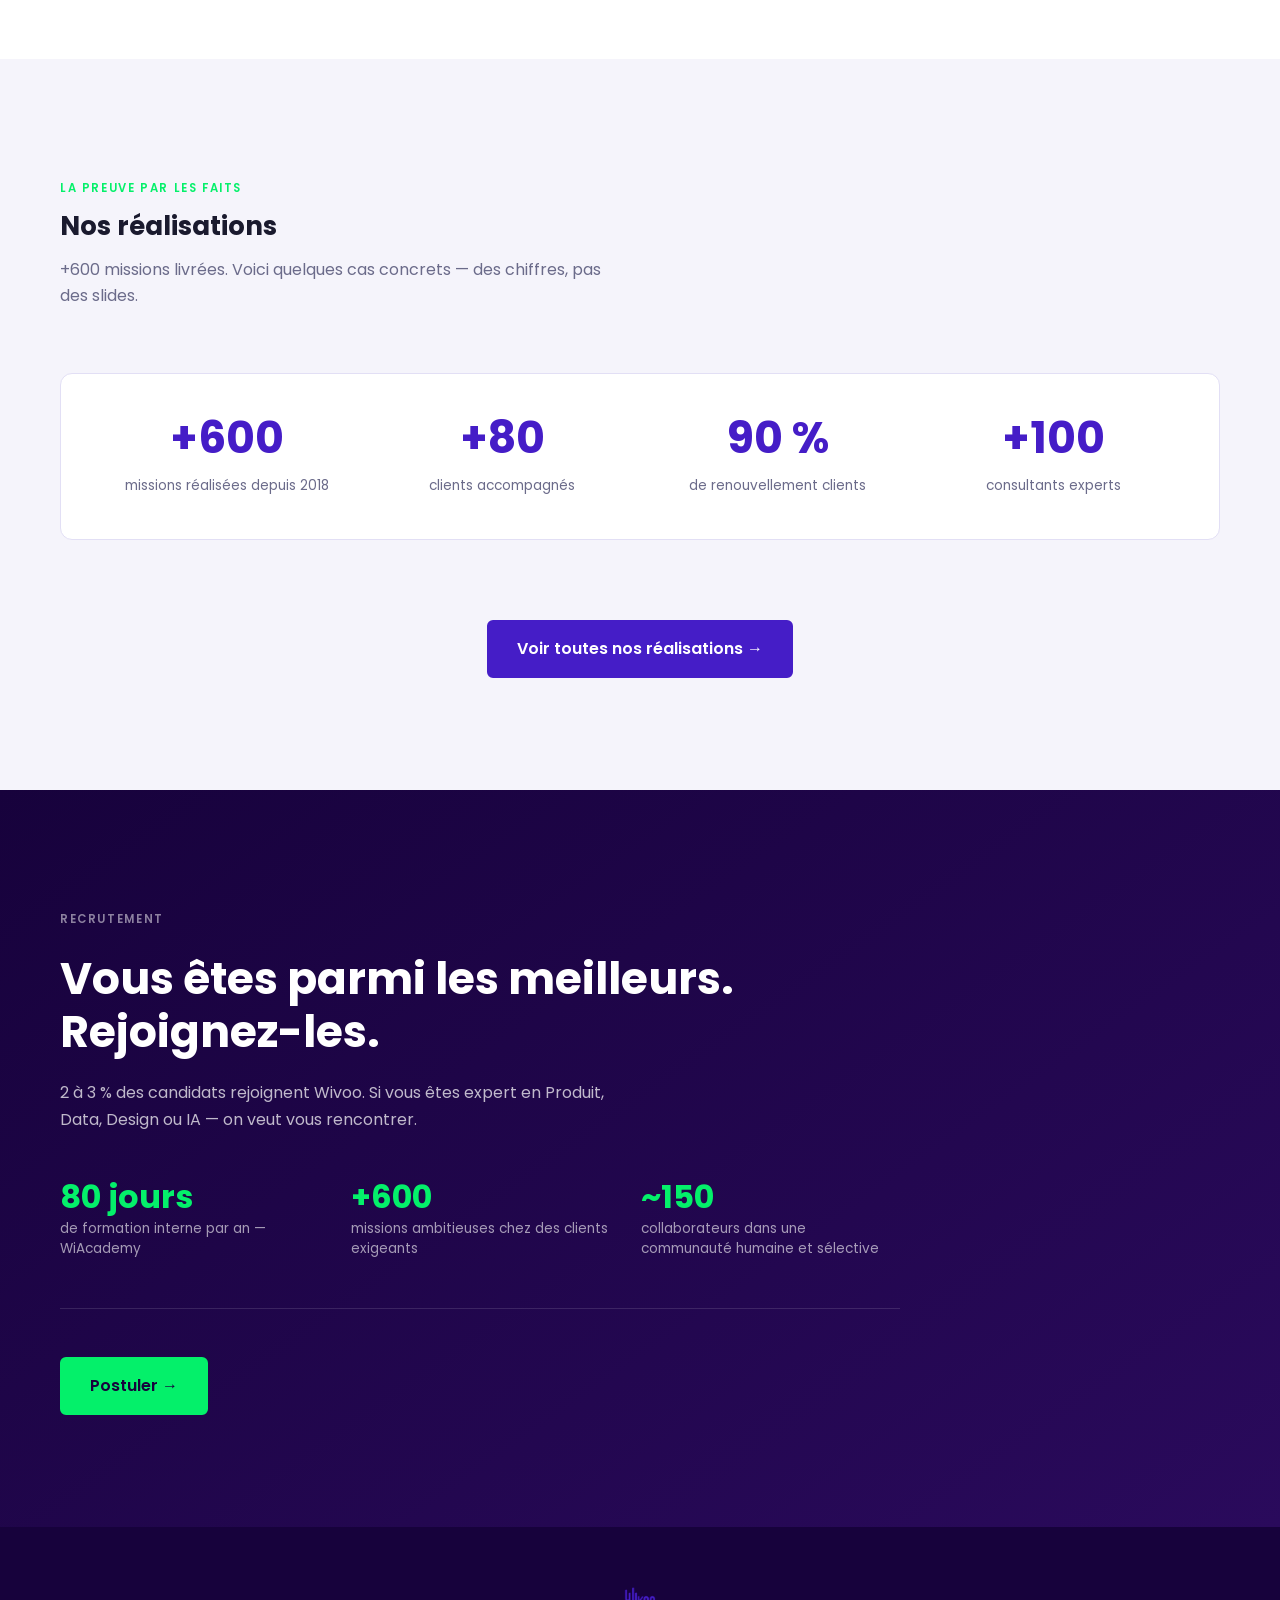
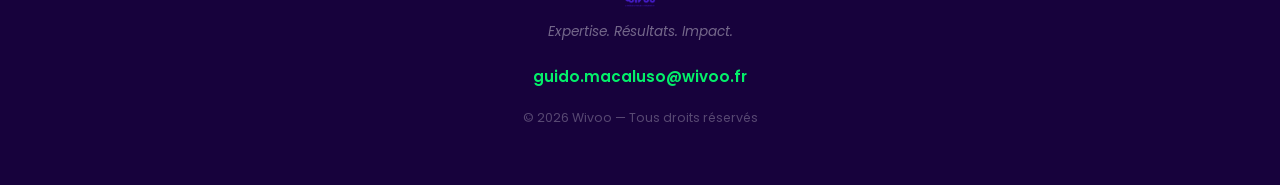
==== commit 22eda0b2: "Refonte v2 : page Realisations + 4 articles + charte Poppins/vert Charte graphique : - Police Inter " ====
--- a/index.html
+++ b/index.html
@@ -8,21 +8,55 @@
   <link rel="stylesheet" href="css/style.css" />
   <link rel="preconnect" href="https://fonts.googleapis.com" />
   <link rel="preconnect" href="https://fonts.gstatic.com" crossorigin />
-  <link href="https://fonts.googleapis.com/css2?family=Inter:wght@400;600;700&display=swap" rel="stylesheet" />
+  <link href="https://fonts.googleapis.com/css2?family=Poppins:wght@400;600;700&display=swap" rel="stylesheet" />
 </head>
 <body>
 
-  <!-- =============================================
-       NAVIGATION — fixe en haut de page
-  ============================================== -->
+  <!-- NAVIGATION -->
   <nav class="nav" id="nav">
     <div class="nav__container">
-      <a class="nav__logo" href="#">Wivoo</a>
+      <a class="nav__logo" href="index.html">
+        <img src="images/logo-wivoo.png" alt="Wivoo" />
+      </a>
       <ul class="nav__links" id="navLinks">
-        <li><a href="#expertises">Nos expertises</a></li>
-        <li><a href="#realisations">Nos réalisations</a></li>
-        <li><a href="#rejoindre">Nous rejoindre</a></li>
-        <li><a href="#contact" class="nav__cta">Contact</a></li>
+        <li class="nav__item has-dropdown">
+          <a href="#">Nos solutions <span class="nav__arrow">▾</span></a>
+          <div class="nav__dropdown">
+            <a href="#">Data et IA</a>
+            <a href="#">Product Management</a>
+            <a href="#">Product Design</a>
+            <a href="#">Formations WiAC!</a>
+          </div>
+        </li>
+        <li class="nav__item">
+          <a href="realisations.html">Réussite client</a>
+        </li>
+        <li class="nav__item has-dropdown">
+          <a href="#">Nos contenus <span class="nav__arrow">▾</span></a>
+          <div class="nav__dropdown">
+            <a href="#">L'Observatoire des Tendances</a>
+            <a href="#">Nos Podcasts</a>
+            <a href="#">Nos Émissions</a>
+            <a href="#">Notre Blog</a>
+          </div>
+        </li>
+        <li class="nav__item has-dropdown">
+          <a href="#">À propos <span class="nav__arrow">▾</span></a>
+          <div class="nav__dropdown">
+            <a href="#">Notre ADN</a>
+            <a href="#">Nos engagements</a>
+          </div>
+        </li>
+        <li class="nav__item has-dropdown">
+          <a href="#">Carrière <span class="nav__arrow">▾</span></a>
+          <div class="nav__dropdown">
+            <a href="#">La vie chez Wivoo</a>
+            <a href="#">Nous rejoindre</a>
+          </div>
+        </li>
+        <li class="nav__item">
+          <a href="mailto:guido.macaluso@wivoo.fr?subject=Prise de RDV Wivoo" class="nav__cta">Prendre RDV</a>
+        </li>
       </ul>
       <button class="nav__burger" id="navBurger" aria-label="Ouvrir le menu" aria-expanded="false">
         <span></span><span></span><span></span>
@@ -30,9 +64,7 @@
     </div>
   </nav>
 
-  <!-- =============================================
-       HERO — première impression, double CTA
-  ============================================== -->
+  <!-- HERO -->
   <section class="hero" id="hero">
     <div class="hero__container">
       <p class="hero__label">Cabinet de conseil indépendant</p>
@@ -42,8 +74,6 @@
         en Produit, Data &amp; IA — sélectionnés parmi les meilleurs,
         engagés sur vos résultats.
       </p>
-
-      <!-- Chiffres de preuve -->
       <div class="hero__stats">
         <div class="hero__stat">
           <span class="hero__stat-number">+600</span>
@@ -62,18 +92,14 @@
           <span class="hero__stat-label">des candidats recrutés</span>
         </div>
       </div>
-
-      <!-- Double appel à l'action -->
       <div class="hero__ctas">
-        <a href="#contact" class="btn btn--primary">Parlons de votre projet →</a>
+        <a href="mailto:guido.macaluso@wivoo.fr?subject=Prise de RDV Wivoo" class="btn btn--primary">Parlons de votre projet →</a>
         <a href="#rejoindre" class="btn btn--outline">Rejoindre l'équipe</a>
       </div>
     </div>
   </section>
 
-  <!-- =============================================
-       NOS EXPERTISES — les 4 domaines
-  ============================================== -->
+  <!-- NOS EXPERTISES -->
   <section class="expertises" id="expertises">
     <div class="section__container">
       <div class="section__header">
@@ -81,250 +107,66 @@
         <h2 class="section__title">Nos expertises</h2>
         <p class="section__subtitle">Quatre domaines complémentaires pour couvrir l'intégralité de votre transformation produit et data.</p>
       </div>
-
       <div class="expertises__grid">
-
-        <!-- Product Management -->
-        <div class="expertise__card">
-          <div class="expertise__icon">
-            <svg width="28" height="28" viewBox="0 0 24 24" fill="none" stroke="currentColor" stroke-width="2" stroke-linecap="round" stroke-linejoin="round" aria-hidden="true">
-              <circle cx="12" cy="12" r="10"/><circle cx="12" cy="12" r="3"/>
-              <line x1="12" y1="2" x2="12" y2="5"/><line x1="12" y1="19" x2="12" y2="22"/>
-              <line x1="2" y1="12" x2="5" y2="12"/><line x1="19" y1="12" x2="22" y2="12"/>
-            </svg>
+        <div class="expertise__card">
+          <div class="expertise__icon">
+            <svg width="28" height="28" viewBox="0 0 24 24" fill="none" stroke="currentColor" stroke-width="2" stroke-linecap="round" stroke-linejoin="round" aria-hidden="true"><circle cx="12" cy="12" r="10"/><circle cx="12" cy="12" r="3"/><line x1="12" y1="2" x2="12" y2="5"/><line x1="12" y1="19" x2="12" y2="22"/><line x1="2" y1="12" x2="5" y2="12"/><line x1="19" y1="12" x2="22" y2="12"/></svg>
           </div>
           <h3 class="expertise__title">Product Management</h3>
           <p class="expertise__description">De la discovery à la livraison — on structure, on priorise, on livre. Cycle de vie produit complet, méthodes agiles, roadmaps qui tiennent.</p>
         </div>
-
-        <!-- Product Design -->
-        <div class="expertise__card">
-          <div class="expertise__icon">
-            <svg width="28" height="28" viewBox="0 0 24 24" fill="none" stroke="currentColor" stroke-width="2" stroke-linecap="round" stroke-linejoin="round" aria-hidden="true">
-              <path d="M12 20h9"/>
-              <path d="M16.5 3.5a2.121 2.121 0 013 3L7 19l-4 1 1-4L16.5 3.5z"/>
-            </svg>
+        <div class="expertise__card">
+          <div class="expertise__icon">
+            <svg width="28" height="28" viewBox="0 0 24 24" fill="none" stroke="currentColor" stroke-width="2" stroke-linecap="round" stroke-linejoin="round" aria-hidden="true"><path d="M12 20h9"/><path d="M16.5 3.5a2.121 2.121 0 013 3L7 19l-4 1 1-4L16.5 3.5z"/></svg>
           </div>
           <h3 class="expertise__title">Product Design</h3>
           <p class="expertise__description">Des produits utiles, inclusifs et éco-conçus — du prototype au design system. UX research, interfaces, expérience utilisateur de bout en bout.</p>
         </div>
-
-        <!-- Data & IA -->
-        <div class="expertise__card">
-          <div class="expertise__icon">
-            <svg width="28" height="28" viewBox="0 0 24 24" fill="none" stroke="currentColor" stroke-width="2" stroke-linecap="round" stroke-linejoin="round" aria-hidden="true">
-              <line x1="18" y1="20" x2="18" y2="10"/><line x1="12" y1="20" x2="12" y2="4"/>
-              <line x1="6" y1="20" x2="6" y2="14"/><line x1="2" y1="20" x2="22" y2="20"/>
-            </svg>
+        <div class="expertise__card">
+          <div class="expertise__icon">
+            <svg width="28" height="28" viewBox="0 0 24 24" fill="none" stroke="currentColor" stroke-width="2" stroke-linecap="round" stroke-linejoin="round" aria-hidden="true"><line x1="18" y1="20" x2="18" y2="10"/><line x1="12" y1="20" x2="12" y2="4"/><line x1="6" y1="20" x2="6" y2="14"/><line x1="2" y1="20" x2="22" y2="20"/></svg>
           </div>
           <h3 class="expertise__title">Data &amp; IA</h3>
           <p class="expertise__description">Stratégie data, gouvernance, dashboards et implémentation IA/LLM. On transforme vos données en avantage compétitif mesurable.</p>
         </div>
-
-        <!-- Formation -->
-        <div class="expertise__card">
-          <div class="expertise__icon">
-            <svg width="28" height="28" viewBox="0 0 24 24" fill="none" stroke="currentColor" stroke-width="2" stroke-linecap="round" stroke-linejoin="round" aria-hidden="true">
-              <path d="M22 10v6M2 10l10-5 10 5-10 5z"/>
-              <path d="M6 12v5c3 3 9 3 12 0v-5"/>
-            </svg>
+        <div class="expertise__card">
+          <div class="expertise__icon">
+            <svg width="28" height="28" viewBox="0 0 24 24" fill="none" stroke="currentColor" stroke-width="2" stroke-linecap="round" stroke-linejoin="round" aria-hidden="true"><path d="M22 10v6M2 10l10-5 10 5-10 5z"/><path d="M6 12v5c3 3 9 3 12 0v-5"/></svg>
           </div>
           <h3 class="expertise__title">Formation — WiAcademy</h3>
           <p class="expertise__description">80 jours de formation interne par an. On monte en compétences vos équipes — parce que l'excellence ne s'improvise pas.</p>
         </div>
-
-      </div>
-    </div>
-  </section>
-
-  <!-- =============================================
-       NOS RÉALISATIONS — chiffres + fiches REX
-  ============================================== -->
+      </div>
+    </div>
+  </section>
+
+  <!-- NOS RÉALISATIONS (aperçu — lien vers la page dédiée) -->
   <section class="realisations" id="realisations">
     <div class="section__container">
       <div class="section__header">
         <span class="section__label">La preuve par les faits</span>
         <h2 class="section__title">Nos réalisations</h2>
-        <p class="section__subtitle">Pas des slides — des résultats. Voici ce qu'on a livré depuis 2018.</p>
-      </div>
-
-      <!-- Métriques globales -->
+        <p class="section__subtitle">+600 missions livrées. Voici quelques cas concrets — des chiffres, pas des slides.</p>
+      </div>
       <div class="chiffres__grid">
-        <div class="chiffre__item">
-          <span class="chiffre__number">+600</span>
-          <span class="chiffre__label">missions réalisées depuis 2018</span>
-        </div>
-        <div class="chiffre__item">
-          <span class="chiffre__number">+80</span>
-          <span class="chiffre__label">clients accompagnés</span>
-        </div>
-        <div class="chiffre__item">
-          <span class="chiffre__number">90 %</span>
-          <span class="chiffre__label">de renouvellement clients</span>
-        </div>
-        <div class="chiffre__item">
-          <span class="chiffre__number">+100</span>
-          <span class="chiffre__label">consultants experts</span>
-        </div>
-      </div>
-
-      <!-- Filtres par domaine -->
-      <div class="rex__filters" role="group" aria-label="Filtrer les réalisations par domaine">
-        <button class="rex__filter is-active" data-filter="all">Tous</button>
-        <button class="rex__filter" data-filter="product">Product</button>
-        <button class="rex__filter" data-filter="data">Data &amp; IA</button>
-        <button class="rex__filter" data-filter="design">Design</button>
-        <button class="rex__filter" data-filter="ia">IA</button>
-      </div>
-
-      <!-- Grille de fiches REX -->
-      <div class="rex__grid" id="rexGrid">
-
-        <!-- Fiche 1 — Product Management -->
-        <article class="rex__card" data-domain="product">
-          <div class="rex__card-top">
-            <span class="rex__domain rex__domain--product">Product Management</span>
-          </div>
-          <h3 class="rex__title">Structuration de roadmap dans un retailer e-commerce</h3>
-          <dl class="rex__body">
-            <div class="rex__row">
-              <dt class="rex__row-label">Contexte</dt>
-              <dd class="rex__row-value">Retailer e-commerce, 500 collaborateurs, roadmap non structurée</dd>
-            </div>
-            <div class="rex__row">
-              <dt class="rex__row-label">Problème</dt>
-              <dd class="rex__row-value">Pas de priorisation claire, délais systématiquement dépassés</dd>
-            </div>
-            <div class="rex__row">
-              <dt class="rex__row-label">Ce qu'on a fait</dt>
-              <dd class="rex__row-value">Cadre de discovery, structuration de roadmap, accompagnement des POs</dd>
-            </div>
-          </dl>
-          <div class="rex__results">
-            <div class="rex__result">
-              <span class="rex__result-number">+40 %</span>
-              <span class="rex__result-label">de vélocité de livraison</span>
-            </div>
-            <div class="rex__result">
-              <span class="rex__result-number">0</span>
-              <span class="rex__result-label">dépassement de délai sur 6 mois</span>
-            </div>
-          </div>
-        </article>
-
-        <!-- Fiche 2 — Data & IA -->
-        <article class="rex__card" data-domain="data">
-          <div class="rex__card-top">
-            <span class="rex__domain rex__domain--data">Data &amp; IA</span>
-          </div>
-          <h3 class="rex__title">Unification des données client dans un assureur mid-market</h3>
-          <dl class="rex__body">
-            <div class="rex__row">
-              <dt class="rex__row-label">Contexte</dt>
-              <dd class="rex__row-value">Assureur mid-market, données éparpillées dans 4 systèmes</dd>
-            </div>
-            <div class="rex__row">
-              <dt class="rex__row-label">Problème</dt>
-              <dd class="rex__row-value">Impossible de piloter en temps réel, décisions prises "à l'instinct"</dd>
-            </div>
-            <div class="rex__row">
-              <dt class="rex__row-label">Ce qu'on a fait</dt>
-              <dd class="rex__row-value">Audit data, data warehouse unifié, dashboards exécutifs</dd>
-            </div>
-          </dl>
-          <div class="rex__results">
-            <div class="rex__result">
-              <span class="rex__result-number">3j → 2h</span>
-              <span class="rex__result-label">temps de reporting</span>
-            </div>
-            <div class="rex__result">
-              <span class="rex__result-number">100 %</span>
-              <span class="rex__result-label">adoption par les managers</span>
-            </div>
-          </div>
-        </article>
-
-        <!-- Fiche 3 — Product Design -->
-        <article class="rex__card" data-domain="design">
-          <div class="rex__card-top">
-            <span class="rex__domain rex__domain--design">Product Design</span>
-          </div>
-          <h3 class="rex__title">Refonte UX d'une interface SaaS B2B pour réduire le churn</h3>
-          <dl class="rex__body">
-            <div class="rex__row">
-              <dt class="rex__row-label">Contexte</dt>
-              <dd class="rex__row-value">Scale-up SaaS B2B, interface vieillissante, taux de churn en hausse</dd>
-            </div>
-            <div class="rex__row">
-              <dt class="rex__row-label">Problème</dt>
-              <dd class="rex__row-value">UX perçue comme un frein à la rétention et à l'expansion</dd>
-            </div>
-            <div class="rex__row">
-              <dt class="rex__row-label">Ce qu'on a fait</dt>
-              <dd class="rex__row-value">UX research, refonte de l'interface, design system partagé</dd>
-            </div>
-          </dl>
-          <div class="rex__results">
-            <div class="rex__result">
-              <span class="rex__result-number">−25 %</span>
-              <span class="rex__result-label">de churn</span>
-            </div>
-            <div class="rex__result">
-              <span class="rex__result-number">28 → 54</span>
-              <span class="rex__result-label">NPS en 4 mois</span>
-            </div>
-          </div>
-        </article>
-
-        <!-- Fiche 4 — IA -->
-        <article class="rex__card" data-domain="ia">
-          <div class="rex__card-top">
-            <span class="rex__domain rex__domain--ia">Intelligence Artificielle</span>
-          </div>
-          <h3 class="rex__title">Automatisation du traitement des demandes clients par LLM</h3>
-          <dl class="rex__body">
-            <div class="rex__row">
-              <dt class="rex__row-label">Contexte</dt>
-              <dd class="rex__row-value">Groupe bancaire, traitement des demandes 100 % manuel</dd>
-            </div>
-            <div class="rex__row">
-              <dt class="rex__row-label">Problème</dt>
-              <dd class="rex__row-value">Délais trop longs, coûts opérationnels élevés</dd>
-            </div>
-            <div class="rex__row">
-              <dt class="rex__row-label">Ce qu'on a fait</dt>
-              <dd class="rex__row-value">PoC LLM pour classification automatique, intégration au SI existant</dd>
-            </div>
-          </dl>
-          <div class="rex__results">
-            <div class="rex__result">
-              <span class="rex__result-number">70 %</span>
-              <span class="rex__result-label">des demandes automatisées</span>
-            </div>
-            <div class="rex__result">
-              <span class="rex__result-number">5j → 4h</span>
-              <span class="rex__result-label">délai de traitement</span>
-            </div>
-          </div>
-        </article>
-
-      </div><!-- /.rex__grid -->
-    </div>
-  </section>
-
-  <!-- =============================================
-       REJOINDRE WIVOO — section recrutement
-  ============================================== -->
+        <div class="chiffre__item"><span class="chiffre__number">+600</span><span class="chiffre__label">missions réalisées depuis 2018</span></div>
+        <div class="chiffre__item"><span class="chiffre__number">+80</span><span class="chiffre__label">clients accompagnés</span></div>
+        <div class="chiffre__item"><span class="chiffre__number">90 %</span><span class="chiffre__label">de renouvellement clients</span></div>
+        <div class="chiffre__item"><span class="chiffre__number">+100</span><span class="chiffre__label">consultants experts</span></div>
+      </div>
+      <div style="text-align:center; margin-top: 1rem;">
+        <a href="realisations.html" class="btn btn--violet">Voir toutes nos réalisations →</a>
+      </div>
+    </div>
+  </section>
+
+  <!-- REJOINDRE WIVOO -->
   <section class="rejoindre" id="rejoindre">
     <div class="section__container">
       <div class="rejoindre__inner">
         <span class="section__label section__label--light">Recrutement</span>
         <h2 class="rejoindre__title">Vous êtes parmi les meilleurs.<br>Rejoignez-les.</h2>
-        <p class="rejoindre__subtitle">
-          2 à 3 % des candidats rejoignent Wivoo. Si vous êtes expert en Produit,
-          Data, Design ou IA — on veut vous rencontrer.
-        </p>
-
+        <p class="rejoindre__subtitle">2 à 3 % des candidats rejoignent Wivoo. Si vous êtes expert en Produit, Data, Design ou IA — on veut vous rencontrer.</p>
         <div class="rejoindre__args">
           <div class="rejoindre__arg">
             <span class="rejoindre__arg-number">80 jours</span>
@@ -339,24 +181,17 @@
             <span class="rejoindre__arg-label">collaborateurs dans une communauté humaine et sélective</span>
           </div>
         </div>
-
-        <a href="mailto:guido.macaluso@wivoo.fr?subject=Candidature Wivoo" class="btn btn--accent">
-          Postuler →
-        </a>
-      </div>
-    </div>
-  </section>
-
-  <!-- =============================================
-       FOOTER — contact et mentions légales
-  ============================================== -->
+        <a href="mailto:guido.macaluso@wivoo.fr?subject=Candidature Wivoo" class="btn btn--accent">Postuler →</a>
+      </div>
+    </div>
+  </section>
+
+  <!-- FOOTER -->
   <footer class="footer" id="contact">
     <div class="footer__container">
-      <p class="footer__logo">Wivoo</p>
+      <p class="footer__logo"><img src="images/logo-wivoo.png" alt="Wivoo" /></p>
       <p class="footer__tagline">Expertise. Résultats. Impact.</p>
-      <p class="footer__email">
-        <a href="mailto:guido.macaluso@wivoo.fr">guido.macaluso@wivoo.fr</a>
-      </p>
+      <p class="footer__email"><a href="mailto:guido.macaluso@wivoo.fr">guido.macaluso@wivoo.fr</a></p>
       <p class="footer__copy">© 2026 Wivoo — Tous droits réservés</p>
     </div>
   </footer>
--- a/css/style.css
+++ b/css/style.css
@@ -1,32 +1,41 @@
 /* =============================================
-   WIVOO — Mise en forme visuelle complète
-   Charte : Persian Blue #451DC7 / Tolopea #17023C / Pink Flamingo #FF63FF
-   Typographie : Inter (Google Fonts)
-   Dernière mise à jour : 27/05/2026
-============================================== */
-
-/* ---- Variables de la charte graphique ---- */
+   WIVOO — Mise en forme visuelle — v2
+   Charte : Violet #451DC7 / Vert #04F06A / Blanc #FFFFFF
+   Fond sombre : Tolopea #17023C
+   Typographie : Poppins (Google Fonts)
+   Dernière mise à jour : 28/05/2026
+============================================== */
+
+/* ---- Variables ---- */
 :root {
-  --color-primary:    #451DC7;   /* Persian Blue */
-  --color-secondary:  #17023C;   /* Tolopea */
-  --color-accent:     #FF63FF;   /* Pink Flamingo */
+  --color-primary:    #451DC7;
+  --color-secondary:  #17023C;
+  --color-accent:     #04F06A;
   --color-white:      #FFFFFF;
-  --color-text:       #1A1A2E;   /* Quasi-noir */
-  --color-text-muted: #6B6B8A;   /* Gris intermédiaire */
-  --color-light-bg:   #F5F4FB;   /* Fond sections claires */
-  --color-border:     #E2DFF5;   /* Bordure subtile */
-
-  /* Tags domaines REX */
-  --tag-product-bg:   #EDE9FB;
-  --tag-product-text: #3516A0;
-  --tag-data-bg:      #D6F5F0;
-  --tag-data-text:    #0A6B5E;
-  --tag-design-bg:    #FCE8FB;
-  --tag-design-text:  #8B0077;
-  --tag-ia-bg:        #FEF3C7;
-  --tag-ia-text:      #92400E;
-
-  --font-family: 'Inter', sans-serif;
+  --color-text:       #1A1A2E;
+  --color-text-muted: #6B6B8A;
+  --color-light-bg:   #F5F4FB;
+  --color-border:     #E2DFF5;
+
+  /* Tags domaines */
+  --tag-produit-bg:   #EDE9FB; --tag-produit-text: #3516A0;
+  --tag-data-bg:      #D6F5F0; --tag-data-text:    #0A6B5E;
+  --tag-design-bg:    #FCE8FB; --tag-design-text:  #8B0077;
+  --tag-ai-bg:        #FEF3C7; --tag-ai-text:      #92400E;
+  --tag-rex-bg:       #DBEAFE; --tag-rex-text:     #1D4ED8;
+  --tag-usecase-bg:   #D1FAE5; --tag-usecase-text: #065F46;
+
+  /* Tags secteurs */
+  --tag-banque-bg:    #E0E7FF; --tag-banque-text:  #3730A3;
+  --tag-retail-bg:    #FEF9C3; --tag-retail-text:  #713F12;
+  --tag-pharma-bg:    #FCE7F3; --tag-pharma-text:  #9D174D;
+  --tag-beaute-bg:    #FDF4FF; --tag-beaute-text:  #6B21A8;
+  --tag-media-bg:     #F0F9FF; --tag-media-text:   #0369A1;
+  --tag-btp-bg:       #FFF7ED; --tag-btp-text:     #9A3412;
+
+  --font-family: 'Poppins', sans-serif;
+  --font-size-body:  18px;
+  --font-size-title: 26px;
   --max-width:   1160px;
   --radius:      12px;
   --radius-sm:   6px;
@@ -35,28 +44,19 @@
 /* =============================================
    RESET
 ============================================== */
-*, *::before, *::after {
-  box-sizing: border-box;
-  margin: 0;
-  padding: 0;
-}
-
-html {
-  scroll-behavior: smooth;
-  font-size: 16px;
-}
-
+*, *::before, *::after { box-sizing: border-box; margin: 0; padding: 0; }
+html { scroll-behavior: smooth; font-size: 16px; }
 body {
   font-family: var(--font-family);
+  font-size: var(--font-size-body);
   color: var(--color-text);
   background: var(--color-white);
   line-height: 1.65;
   -webkit-font-smoothing: antialiased;
 }
-
 a { color: inherit; text-decoration: none; }
 img { max-width: 100%; display: block; }
-ul { list-style: none; }
+ul, ol { list-style: none; }
 dl, dt, dd { margin: 0; }
 
 /* =============================================
@@ -74,31 +74,30 @@
   transition: opacity 0.2s, transform 0.15s;
   white-space: nowrap;
 }
-
-.btn:hover {
-  opacity: 0.88;
-  transform: translateY(-1px);
-}
-
-/* Bouton principal : fond Pink Flamingo, texte foncé */
+.btn:hover { opacity: 0.88; transform: translateY(-1px); }
+
+/* Vert — CTA principal */
 .btn--primary {
   background-color: var(--color-accent);
   color: var(--color-secondary);
   border-color: var(--color-accent);
 }
-
-/* Bouton contour : transparent, bordure blanche (utilisé sur fond sombre) */
+/* Contour blanc — sur fond sombre */
 .btn--outline {
   background-color: transparent;
   color: var(--color-white);
-  border-color: rgba(255, 255, 255, 0.6);
-}
-
-.btn--outline:hover {
-  border-color: var(--color-white);
-}
-
-/* Bouton accent : idem primary, utilisé sur fond Tolopea */
+  border-color: rgba(255,255,255,0.6);
+}
+.btn--outline:hover { border-color: var(--color-white); }
+
+/* Violet — CTA secondaire */
+.btn--violet {
+  background-color: var(--color-primary);
+  color: var(--color-white);
+  border-color: var(--color-primary);
+}
+
+/* Vert sur fond sombre */
 .btn--accent {
   background-color: var(--color-accent);
   color: var(--color-secondary);
@@ -111,7 +110,7 @@
 .nav {
   position: fixed;
   top: 0; left: 0; right: 0;
-  z-index: 100;
+  z-index: 200;
   background-color: var(--color-secondary);
   transition: box-shadow 0.3s;
 }
@@ -124,73 +123,133 @@
   display: flex;
   align-items: center;
   justify-content: space-between;
-}
-
-/* Logo Wivoo */
-.nav__logo {
-  font-size: 1.4rem;
-  font-weight: 700;
+  gap: 2rem;
+}
+
+/* Logo image */
+.nav__logo img {
+  height: 32px;
+  width: auto;
+  display: block;
+}
+
+/* Liste de liens */
+.nav__links {
+  display: flex;
+  align-items: center;
+  gap: 0.25rem;
+  flex: 1;
+  justify-content: flex-end;
+}
+
+/* Chaque item de nav */
+.nav__item {
+  position: relative;
+}
+
+.nav__item > a {
+  display: flex;
+  align-items: center;
+  gap: 4px;
+  padding: 0.4rem 0.75rem;
+  color: rgba(255, 255, 255, 0.78);
+  font-size: 0.85rem;
+  font-weight: 400;
+  border-radius: var(--radius-sm);
+  transition: color 0.2s, background 0.2s;
+  white-space: nowrap;
+}
+
+.nav__item > a:hover,
+.nav__item.has-dropdown:hover > a {
   color: var(--color-white);
-  letter-spacing: 0.02em;
-}
-
-/* Liens de navigation */
-.nav__links {
-  display: flex;
-  align-items: center;
-  gap: 2.25rem;
-}
-
-.nav__links a {
-  color: rgba(255, 255, 255, 0.75);
-  font-size: 0.9rem;
-  font-weight: 400;
-  transition: color 0.2s;
-}
-
-.nav__links a:hover {
-  color: var(--color-white);
-}
-
-/* Bouton Contact dans la nav */
+  background: rgba(255,255,255,0.07);
+}
+
+/* Lien actif (page courante) */
+.nav__item > a.is-active {
+  color: var(--color-accent);
+}
+
+/* Flèche du dropdown */
+.nav__arrow {
+  font-size: 0.6rem;
+  transition: transform 0.2s;
+  opacity: 0.6;
+}
+.nav__item.has-dropdown:hover .nav__arrow {
+  transform: rotate(180deg);
+}
+
+/* CTA "Prendre RDV" */
 .nav__cta {
-  background-color: var(--color-accent);
+  background-color: var(--color-accent) !important;
   color: var(--color-secondary) !important;
   font-weight: 600 !important;
-  padding: 0.45rem 1.1rem;
+  padding: 0.45rem 1rem !important;
   border-radius: var(--radius-sm);
-  font-size: 0.9rem !important;
-  transition: opacity 0.2s, color 0.2s !important;
-}
-
+  margin-left: 0.5rem;
+}
 .nav__cta:hover {
-  opacity: 0.85;
-}
-
-/* Bouton burger — caché sur desktop */
+  opacity: 0.88;
+  background-color: var(--color-accent) !important;
+}
+
+/* Dropdown */
+.nav__dropdown {
+  display: none;
+  position: absolute;
+  top: calc(100% + 8px);
+  left: 50%;
+  transform: translateX(-50%);
+  background: var(--color-secondary);
+  border: 1px solid rgba(255,255,255,0.1);
+  border-radius: var(--radius);
+  padding: 0.6rem;
+  min-width: 220px;
+  flex-direction: column;
+  gap: 2px;
+  box-shadow: 0 12px 40px rgba(0,0,0,0.4);
+  z-index: 300;
+}
+
+.nav__item.has-dropdown:hover .nav__dropdown,
+.nav__item.has-dropdown:focus-within .nav__dropdown {
+  display: flex;
+}
+
+.nav__dropdown a {
+  display: block;
+  padding: 0.5rem 0.875rem;
+  color: rgba(255,255,255,0.75);
+  font-size: 0.875rem;
+  border-radius: 6px;
+  transition: background 0.15s, color 0.15s;
+  white-space: nowrap;
+}
+.nav__dropdown a:hover {
+  background: rgba(255,255,255,0.08);
+  color: var(--color-white);
+}
+
+/* Burger mobile — caché sur desktop */
 .nav__burger {
   display: none;
   flex-direction: column;
   justify-content: center;
   gap: 5px;
-  width: 36px;
-  height: 36px;
-  background: none;
-  border: none;
-  cursor: pointer;
-  padding: 4px;
-}
-
+  width: 36px; height: 36px;
+  background: none; border: none;
+  cursor: pointer; padding: 4px;
+  flex-shrink: 0;
+}
 .nav__burger span {
   display: block;
-  width: 24px;
-  height: 2px;
+  width: 24px; height: 2px;
   background-color: var(--color-white);
   border-radius: 2px;
   transition: transform 0.3s ease, opacity 0.3s ease;
 }
-
-/* Animation croix quand ouvert */
 .nav__burger.is-open span:nth-child(1) { transform: translateY(7px) rotate(45deg); }
 .nav__burger.is-open span:nth-child(2) { opacity: 0; }
 .nav__burger.is-open span:nth-child(3) { transform: translateY(-7px) rotate(-45deg); }
@@ -198,16 +257,13 @@
 /* =============================================
    SECTIONS — Réglages communs
 ============================================== */
-section {
-  padding: 7rem 1.5rem;
-}
+section { padding: 7rem 1.5rem; }
 
 .section__container {
   max-width: var(--max-width);
   margin: 0 auto;
 }
 
-/* En-tête de section (label + titre + sous-titre) */
 .section__header {
   max-width: 640px;
   margin-bottom: 4rem;
@@ -215,39 +271,38 @@
 
 .section__label {
   display: inline-block;
-  font-size: 0.78rem;
+  font-size: 0.72rem;
   font-weight: 600;
-  letter-spacing: 0.12em;
+  letter-spacing: 0.14em;
   text-transform: uppercase;
-  color: var(--color-primary);
+  color: var(--color-accent);
   margin-bottom: 0.75rem;
 }
 
-.section__label--light {
-  color: rgba(255, 255, 255, 0.55);
-}
+.section__label--light { color: rgba(255,255,255,0.5); }
 
 .section__title {
-  font-size: clamp(1.8rem, 3.5vw, 2.5rem);
-  font-weight: 700;
-  line-height: 1.2;
+  font-size: var(--font-size-title);
+  font-weight: 700;
+  line-height: 1.25;
   color: var(--color-text);
-  margin-bottom: 1rem;
+  margin-bottom: 0.875rem;
 }
 
 .section__subtitle {
-  font-size: 1.05rem;
+  font-size: 1rem;
   color: var(--color-text-muted);
   max-width: 560px;
+  line-height: 1.65;
 }
 
 /* =============================================
    HERO — Section d'accroche
 ============================================== */
 .hero {
-  background: linear-gradient(145deg, var(--color-primary) 0%, #2A0FA0 60%, var(--color-secondary) 100%);
+  background: linear-gradient(145deg, var(--color-primary) 0%, #2A0FA0 55%, var(--color-secondary) 100%);
   min-height: 100vh;
-  padding: 7rem 1.5rem 5rem;
+  padding: 8rem 1.5rem 5rem;
   display: flex;
   align-items: center;
 }
@@ -258,17 +313,15 @@
   width: 100%;
 }
 
-/* Petit label au-dessus du titre */
 .hero__label {
-  font-size: 0.8rem;
+  font-size: 0.75rem;
   font-weight: 600;
   letter-spacing: 0.14em;
   text-transform: uppercase;
-  color: rgba(255, 255, 255, 0.5);
+  color: rgba(255,255,255,0.45);
   margin-bottom: 1.25rem;
 }
 
-/* Titre principal H1 */
 .hero__title {
   font-size: clamp(2.8rem, 7vw, 5.5rem);
   font-weight: 700;
@@ -278,35 +331,25 @@
   letter-spacing: -0.02em;
 }
 
-/* Sous-titre explicatif */
 .hero__subtitle {
-  font-size: clamp(1rem, 1.8vw, 1.2rem);
-  color: rgba(255, 255, 255, 0.78);
+  font-size: clamp(1rem, 1.8vw, 1.15rem);
+  color: rgba(255,255,255,0.78);
   max-width: 560px;
   line-height: 1.7;
   margin-bottom: 3.5rem;
 }
-
-.hero__subtitle strong {
-  color: var(--color-white);
-  font-weight: 600;
-}
-
-/* Ligne de chiffres de preuve */
+.hero__subtitle strong { color: var(--color-white); font-weight: 600; }
+
 .hero__stats {
   display: flex;
   flex-wrap: wrap;
   gap: 2.5rem 4rem;
   margin-bottom: 3rem;
   padding-top: 2rem;
-  border-top: 1px solid rgba(255, 255, 255, 0.15);
-}
-
-.hero__stat {
-  display: flex;
-  flex-direction: column;
-  gap: 0.25rem;
-}
+  border-top: 1px solid rgba(255,255,255,0.15);
+}
+
+.hero__stat { display: flex; flex-direction: column; gap: 0.25rem; }
 
 .hero__stat-number {
   font-size: clamp(2rem, 3.5vw, 2.75rem);
@@ -316,12 +359,10 @@
 }
 
 .hero__stat-label {
-  font-size: 0.85rem;
-  color: rgba(255, 255, 255, 0.55);
-  font-weight: 400;
-}
-
-/* Double CTA */
+  font-size: 0.8rem;
+  color: rgba(255,255,255,0.5);
+}
+
 .hero__ctas {
   display: flex;
   flex-wrap: wrap;
@@ -330,74 +371,59 @@
 }
 
 /* =============================================
-   NOS EXPERTISES — Grille de 4 cartes
-============================================== */
-.expertises {
-  background-color: var(--color-white);
-}
-
-/* Grille 4 colonnes sur desktop, 2 sur tablette */
+   NOS EXPERTISES
+============================================== */
+.expertises { background-color: var(--color-white); }
+
 .expertises__grid {
   display: grid;
   grid-template-columns: repeat(4, 1fr);
   gap: 1.5rem;
 }
 
-/* Carte individuelle */
 .expertise__card {
   padding: 2rem 1.75rem;
   border: 1px solid var(--color-border);
   border-radius: var(--radius);
-  background: var(--color-white);
   transition: border-color 0.25s, box-shadow 0.25s, transform 0.2s;
 }
-
 .expertise__card:hover {
   border-color: var(--color-primary);
-  box-shadow: 0 8px 32px rgba(69, 29, 199, 0.1);
+  box-shadow: 0 8px 32px rgba(69,29,199,0.1);
   transform: translateY(-3px);
 }
 
-/* Icône SVG dans un cercle */
 .expertise__icon {
-  width: 52px;
-  height: 52px;
+  width: 52px; height: 52px;
   border-radius: 12px;
   background-color: var(--color-light-bg);
-  display: flex;
-  align-items: center;
-  justify-content: center;
+  display: flex; align-items: center; justify-content: center;
   color: var(--color-primary);
   margin-bottom: 1.25rem;
   transition: background-color 0.25s;
 }
-
 .expertise__card:hover .expertise__icon {
   background-color: var(--color-primary);
   color: var(--color-white);
 }
 
 .expertise__title {
-  font-size: 1.05rem;
+  font-size: 1rem;
   font-weight: 700;
   color: var(--color-text);
   margin-bottom: 0.75rem;
 }
-
 .expertise__description {
-  font-size: 0.92rem;
+  font-size: 0.9rem;
   color: var(--color-text-muted);
   line-height: 1.65;
 }
 
 /* =============================================
-   NOS RÉALISATIONS — Métriques + fiches REX
-============================================== */
-.realisations {
-  background-color: var(--color-light-bg);
-}
-
-/* Bande de 4 grands chiffres */
+   NOS RÉALISATIONS (section dans index.html)
+============================================== */
+.realisations { background-color: var(--color-light-bg); }
+
 .chiffres__grid {
   display: grid;
   grid-template-columns: repeat(4, 1fr);
@@ -409,10 +435,7 @@
   border: 1px solid var(--color-border);
 }
 
-.chiffre__item {
-  text-align: center;
-  padding: 0.5rem;
-}
+.chiffre__item { text-align: center; }
 
 .chiffre__number {
   display: block;
@@ -422,34 +445,27 @@
   line-height: 1.1;
   margin-bottom: 0.4rem;
 }
-
-.chiffre__label {
-  font-size: 0.85rem;
-  color: var(--color-text-muted);
-  font-weight: 400;
-}
-
-/* Boutons de filtrage */
+.chiffre__label { font-size: 0.85rem; color: var(--color-text-muted); }
+
+/* Filtres simples (index.html) */
 .rex__filters {
   display: flex;
   flex-wrap: wrap;
   gap: 0.6rem;
   margin-bottom: 2.5rem;
 }
-
 .rex__filter {
-  padding: 0.45rem 1.1rem;
+  padding: 0.4rem 1rem;
   border: 1px solid var(--color-border);
   border-radius: 100px;
   background: var(--color-white);
   color: var(--color-text-muted);
   font-family: var(--font-family);
-  font-size: 0.88rem;
+  font-size: 0.85rem;
   font-weight: 500;
   cursor: pointer;
   transition: all 0.2s;
 }
-
 .rex__filter:hover,
 .rex__filter.is-active {
   background: var(--color-primary);
@@ -457,14 +473,13 @@
   color: var(--color-white);
 }
 
-/* Grille de fiches REX */
+/* Grille fiches REX */
 .rex__grid {
   display: grid;
   grid-template-columns: repeat(2, 1fr);
   gap: 1.5rem;
 }
 
-/* Fiche REX individuelle */
 .rex__card {
   background: var(--color-white);
   border: 1px solid var(--color-border);
@@ -475,39 +490,36 @@
   gap: 1.25rem;
   transition: box-shadow 0.25s, transform 0.2s;
 }
-
 .rex__card:hover {
-  box-shadow: 0 8px 32px rgba(69, 29, 199, 0.08);
+  box-shadow: 0 8px 32px rgba(69,29,199,0.08);
   transform: translateY(-2px);
 }
-
-/* Masquer une carte filtrée */
-.rex__card.is-hidden {
-  display: none;
-}
-
-/* En-tête de carte (tag domaine) */
-.rex__card-top {
-  display: flex;
-  align-items: center;
-}
-
-/* Tags de domaine */
-.rex__domain {
+.rex__card.is-hidden { display: none; }
+
+.rex__card-top { display: flex; align-items: center; }
+
+/* Tags */
+.rex__domain, .tag {
   display: inline-block;
   padding: 0.3rem 0.75rem;
   border-radius: 100px;
-  font-size: 0.78rem;
+  font-size: 0.75rem;
   font-weight: 600;
-  letter-spacing: 0.04em;
-}
-
-.rex__domain--product { background: var(--tag-product-bg); color: var(--tag-product-text); }
-.rex__domain--data    { background: var(--tag-data-bg);    color: var(--tag-data-text);    }
-.rex__domain--design  { background: var(--tag-design-bg);  color: var(--tag-design-text);  }
-.rex__domain--ia      { background: var(--tag-ia-bg);      color: var(--tag-ia-text);      }
-
-/* Titre de la fiche */
+  letter-spacing: 0.03em;
+}
+.rex__domain--product, .tag--produit { background: var(--tag-produit-bg); color: var(--tag-produit-text); }
+.rex__domain--data,    .tag--data    { background: var(--tag-data-bg);    color: var(--tag-data-text);    }
+.rex__domain--design,  .tag--design  { background: var(--tag-design-bg);  color: var(--tag-design-text);  }
+.rex__domain--ia,      .tag--ai      { background: var(--tag-ai-bg);      color: var(--tag-ai-text);      }
+.tag--rex     { background: var(--tag-rex-bg);      color: var(--tag-rex-text);     }
+.tag--usecase { background: var(--tag-usecase-bg);  color: var(--tag-usecase-text); }
+.tag--banque  { background: var(--tag-banque-bg);   color: var(--tag-banque-text);  }
+.tag--retail  { background: var(--tag-retail-bg);   color: var(--tag-retail-text);  }
+.tag--pharma  { background: var(--tag-pharma-bg);   color: var(--tag-pharma-text);  }
+.tag--beaute  { background: var(--tag-beaute-bg);   color: var(--tag-beaute-text);  }
+.tag--media   { background: var(--tag-media-bg);    color: var(--tag-media-text);   }
+.tag--btp     { background: var(--tag-btp-bg);      color: var(--tag-btp-text);     }
+
 .rex__title {
   font-size: 1rem;
   font-weight: 700;
@@ -515,13 +527,7 @@
   line-height: 1.4;
 }
 
-/* Corps de la fiche (contexte / problème / solution) */
-.rex__body {
-  display: flex;
-  flex-direction: column;
-  gap: 0.75rem;
-  flex: 1;
-}
+.rex__body { display: flex; flex-direction: column; gap: 0.75rem; flex: 1; }
 
 .rex__row {
   display: grid;
@@ -529,61 +535,38 @@
   gap: 0.5rem;
   align-items: baseline;
 }
-
 .rex__row-label {
-  font-size: 0.78rem;
+  font-size: 0.72rem;
   font-weight: 600;
   color: var(--color-text-muted);
   text-transform: uppercase;
-  letter-spacing: 0.06em;
-}
-
-.rex__row-value {
-  font-size: 0.92rem;
-  color: var(--color-text);
-  line-height: 1.5;
-}
-
-/* Résultats chiffrés en bas de la fiche */
+  letter-spacing: 0.07em;
+}
+.rex__row-value { font-size: 0.9rem; color: var(--color-text); line-height: 1.5; }
+
 .rex__results {
   display: flex;
   gap: 1.5rem;
   padding-top: 1.25rem;
   border-top: 1px solid var(--color-border);
 }
-
-.rex__result {
-  display: flex;
-  flex-direction: column;
-  gap: 0.2rem;
-}
-
+.rex__result { display: flex; flex-direction: column; gap: 0.2rem; }
 .rex__result-number {
   font-size: 1.5rem;
   font-weight: 700;
   color: var(--color-primary);
   line-height: 1;
 }
-
-.rex__result-label {
-  font-size: 0.8rem;
-  color: var(--color-text-muted);
-}
-
-/* =============================================
-   REJOINDRE WIVOO — Section recrutement
+.rex__result-label { font-size: 0.78rem; color: var(--color-text-muted); }
+
+/* =============================================
+   REJOINDRE WIVOO
 ============================================== */
 .rejoindre {
   background: linear-gradient(145deg, var(--color-secondary) 0%, #2A0A5C 100%);
 }
-
-.rejoindre .section__title {
-  color: var(--color-white);
-}
-
-.rejoindre__inner {
-  max-width: 840px;
-}
+.rejoindre .section__title { color: var(--color-white); }
+.rejoindre__inner { max-width: 840px; }
 
 .rejoindre__title {
   font-size: clamp(1.8rem, 3.5vw, 2.75rem);
@@ -593,51 +576,35 @@
   margin-bottom: 1.25rem;
   margin-top: 0.75rem;
 }
-
 .rejoindre__subtitle {
-  font-size: 1.05rem;
-  color: rgba(255, 255, 255, 0.72);
+  font-size: 1rem;
+  color: rgba(255,255,255,0.72);
   max-width: 560px;
   line-height: 1.7;
   margin-bottom: 3rem;
 }
 
-/* Trois arguments recrutement */
 .rejoindre__args {
   display: grid;
   grid-template-columns: repeat(3, 1fr);
   gap: 2rem;
   margin-bottom: 3rem;
   padding-bottom: 3rem;
-  border-bottom: 1px solid rgba(255, 255, 255, 0.12);
-}
-
-.rejoindre__arg {
-  display: flex;
-  flex-direction: column;
-  gap: 0.35rem;
-}
-
+  border-bottom: 1px solid rgba(255,255,255,0.12);
+}
+.rejoindre__arg { display: flex; flex-direction: column; gap: 0.35rem; }
 .rejoindre__arg-number {
   font-size: 2rem;
   font-weight: 700;
   color: var(--color-accent);
   line-height: 1;
 }
-
-.rejoindre__arg-label {
-  font-size: 0.88rem;
-  color: rgba(255, 255, 255, 0.6);
-  line-height: 1.5;
-}
+.rejoindre__arg-label { font-size: 0.85rem; color: rgba(255,255,255,0.6); line-height: 1.5; }
 
 /* =============================================
    FOOTER
 ============================================== */
-.footer {
-  background-color: var(--color-secondary);
-  padding: 3.5rem 1.5rem;
-}
+.footer { background-color: var(--color-secondary); padding: 3.5rem 1.5rem; }
 
 .footer__container {
   max-width: var(--max-width);
@@ -648,166 +615,94 @@
   gap: 0.6rem;
   text-align: center;
 }
-
-.footer__logo {
-  font-size: 1.4rem;
-  font-weight: 700;
-  color: var(--color-white);
-  letter-spacing: 0.02em;
-}
-
-.footer__tagline {
-  font-size: 0.88rem;
-  color: rgba(255, 255, 255, 0.4);
-  font-style: italic;
-  margin-bottom: 0.5rem;
-}
-
-.footer__email a {
-  color: var(--color-accent);
-  font-weight: 600;
-  font-size: 0.95rem;
-  transition: opacity 0.2s;
-}
-
-.footer__email a:hover {
-  opacity: 0.8;
-}
-
-.footer__copy {
-  font-size: 0.8rem;
-  color: rgba(255, 255, 255, 0.28);
-  margin-top: 0.5rem;
-}
-
-/* =============================================
-   ANIMATIONS — apparition au scroll
+.footer__logo img { height: 28px; margin: 0 auto; }
+.footer__tagline { font-size: 0.85rem; color: rgba(255,255,255,0.4); font-style: italic; margin-bottom: 0.5rem; }
+.footer__email a { color: var(--color-accent); font-weight: 600; font-size: 0.95rem; transition: opacity 0.2s; }
+.footer__email a:hover { opacity: 0.8; }
+.footer__copy { font-size: 0.78rem; color: rgba(255,255,255,0.28); margin-top: 0.5rem; }
+
+/* =============================================
+   ANIMATIONS — fade-in au scroll
 ============================================== */
 .fade-in {
   opacity: 0;
   transform: translateY(24px);
   transition: opacity 0.55s ease, transform 0.55s ease;
 }
-
-.fade-in.is-visible {
-  opacity: 1;
-  transform: translateY(0);
-}
+.fade-in.is-visible { opacity: 1; transform: translateY(0); }
 
 /* =============================================
    RESPONSIVE — Tablette (≤ 1024px)
 ============================================== */
 @media (max-width: 1024px) {
-  .expertises__grid {
-    grid-template-columns: repeat(2, 1fr);
-  }
-
-  .chiffres__grid {
-    grid-template-columns: repeat(2, 1fr);
-  }
-
-  .rejoindre__args {
-    grid-template-columns: repeat(3, 1fr);
-  }
+  .expertises__grid { grid-template-columns: repeat(2, 1fr); }
+  .chiffres__grid   { grid-template-columns: repeat(2, 1fr); }
+  .rejoindre__args  { grid-template-columns: repeat(2, 1fr); }
+
+  /* Nav : cacher les labels longs */
+  .nav__item > a { font-size: 0.8rem; padding: 0.4rem 0.55rem; }
 }
 
 /* =============================================
    RESPONSIVE — Mobile (≤ 768px)
 ============================================== */
 @media (max-width: 768px) {
-
-  /* Navigation mobile */
+  section { padding: 5rem 1.25rem; }
+
+  /* Nav mobile */
   .nav__links {
     display: none;
     position: absolute;
-    top: 68px;
-    left: 0; right: 0;
+    top: 68px; left: 0; right: 0;
     background-color: var(--color-secondary);
     flex-direction: column;
     align-items: flex-start;
     padding: 1.5rem;
-    gap: 1.25rem;
-    border-top: 1px solid rgba(255, 255, 255, 0.1);
+    gap: 0.25rem;
+    border-top: 1px solid rgba(255,255,255,0.08);
+    max-height: calc(100vh - 68px);
+    overflow-y: auto;
   }
-
-  .nav__links.is-open {
+  .nav__links.is-open { display: flex; }
+  .nav__burger { display: flex; }
+
+  .nav__item { width: 100%; }
+  .nav__item > a { width: 100%; padding: 0.6rem 0.75rem; font-size: 0.95rem; }
+  .nav__cta { margin-left: 0 !important; margin-top: 0.5rem; }
+
+  /* Dropdown mobile : affiché inline */
+  .nav__dropdown {
     display: flex;
+    position: static;
+    transform: none;
+    box-shadow: none;
+    border: none;
+    padding: 0 0 0 1rem;
+    background: transparent;
+    gap: 0;
   }
-
-  .nav__burger {
-    display: flex;
-  }
-
-  /* Sections moins de padding */
-  section {
-    padding: 5rem 1.25rem;
-  }
-
-  /* Hero : centré sur mobile */
-  .hero {
-    text-align: center;
-  }
-
-  .hero__subtitle {
-    margin-left: auto;
-    margin-right: auto;
-  }
-
-  .hero__stats {
-    justify-content: center;
-    gap: 1.75rem 3rem;
-  }
-
-  .hero__ctas {
-    flex-direction: column;
-    align-items: center;
-  }
-
-  .hero__ctas .btn {
-    width: 100%;
-    text-align: center;
-  }
-
-  /* Expertises : 1 colonne */
-  .expertises__grid {
-    grid-template-columns: 1fr;
-  }
-
-  /* Chiffres clés : 2 colonnes */
-  .chiffres__grid {
-    grid-template-columns: repeat(2, 1fr);
-    padding: 1.5rem;
-  }
-
-  /* Fiches REX : 1 colonne */
-  .rex__grid {
-    grid-template-columns: 1fr;
-  }
-
-  /* Colonne contexte/problème */
-  .rex__row {
-    grid-template-columns: 1fr;
-    gap: 0.2rem;
-  }
-
-  /* Rejoindre : 1 colonne */
-  .rejoindre__args {
-    grid-template-columns: 1fr;
-    gap: 1.5rem;
-  }
-
-  /* En-têtes de section */
-  .section__header {
-    margin-bottom: 2.5rem;
-  }
-}
-
-/* =============================================
-   RESPONSIVE — Petit mobile (≤ 400px)
-============================================== */
+  .nav__dropdown a { font-size: 0.85rem; color: rgba(255,255,255,0.55); padding: 0.4rem 0.5rem; }
+  .nav__item.has-dropdown .nav__arrow { display: none; }
+
+  /* Hero centré */
+  .hero { text-align: center; }
+  .hero__subtitle { margin: 0 auto 3.5rem; }
+  .hero__stats { justify-content: center; gap: 1.75rem 3rem; }
+  .hero__ctas { flex-direction: column; align-items: center; }
+  .hero__ctas .btn { width: 100%; text-align: center; }
+
+  /* Grilles en 1 colonne */
+  .expertises__grid { grid-template-columns: 1fr; }
+  .rex__grid { grid-template-columns: 1fr; }
+  .rejoindre__args { grid-template-columns: 1fr; }
+
+  /* Chiffres en 2x2 */
+  .chiffres__grid { grid-template-columns: repeat(2, 1fr); padding: 1.5rem; }
+
+  .rex__row { grid-template-columns: 1fr; gap: 0.2rem; }
+  .section__header { margin-bottom: 2.5rem; }
+}
+
 @media (max-width: 400px) {
-  .rex__results {
-    flex-direction: column;
-    gap: 1rem;
-  }
-}
+  .rex__results { flex-direction: column; gap: 1rem; }
+}
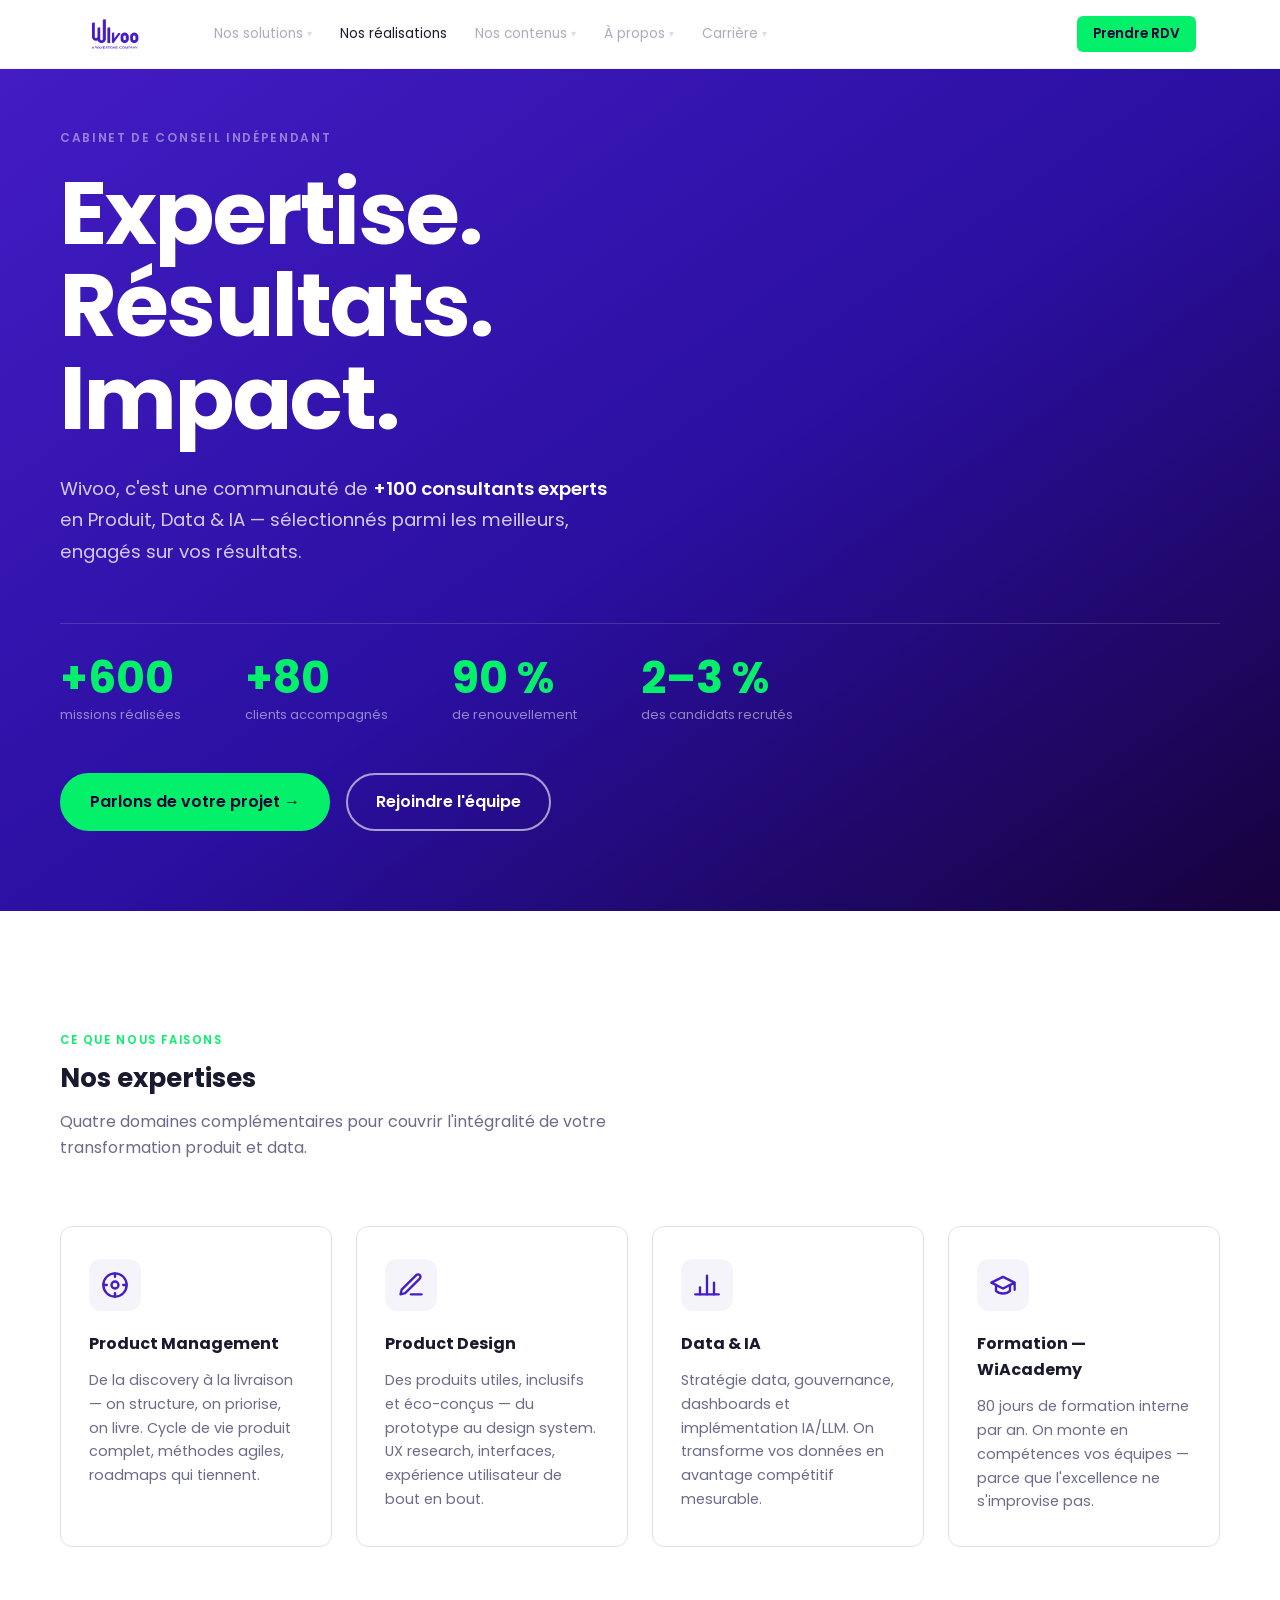
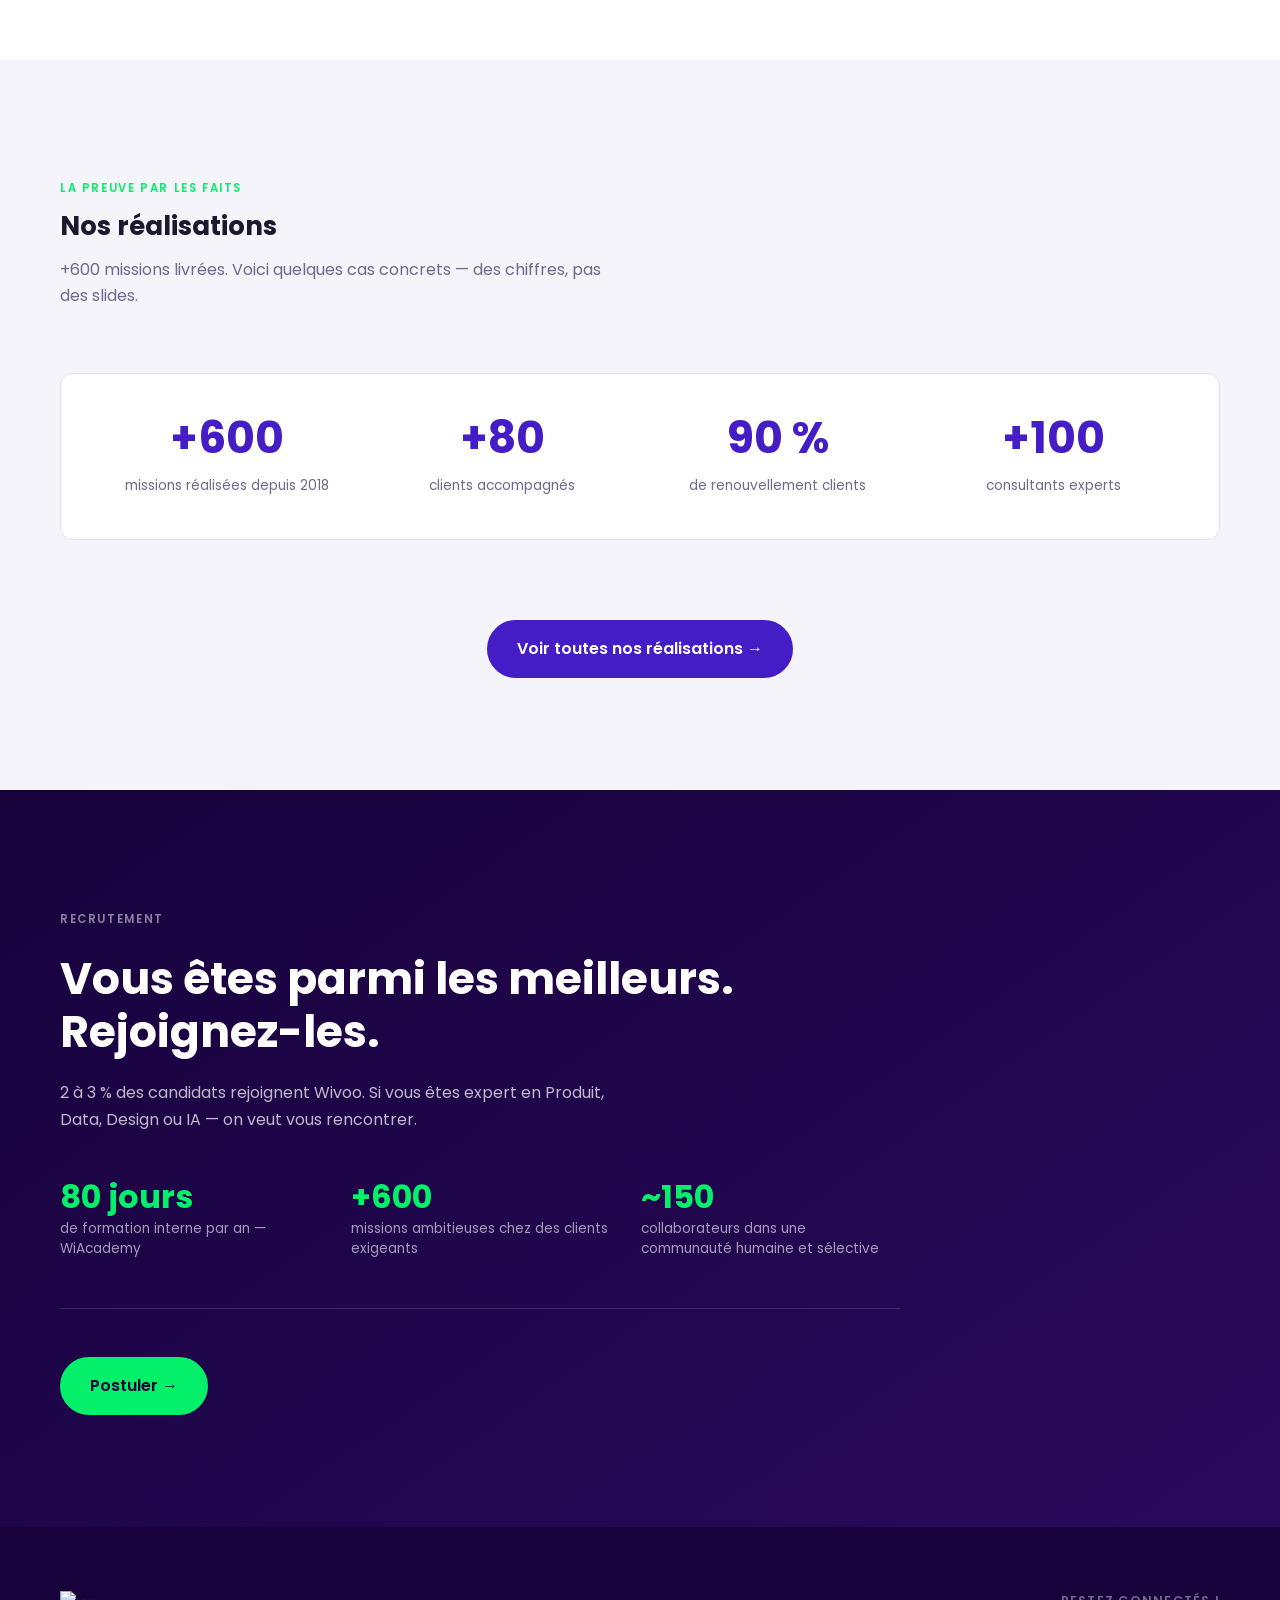
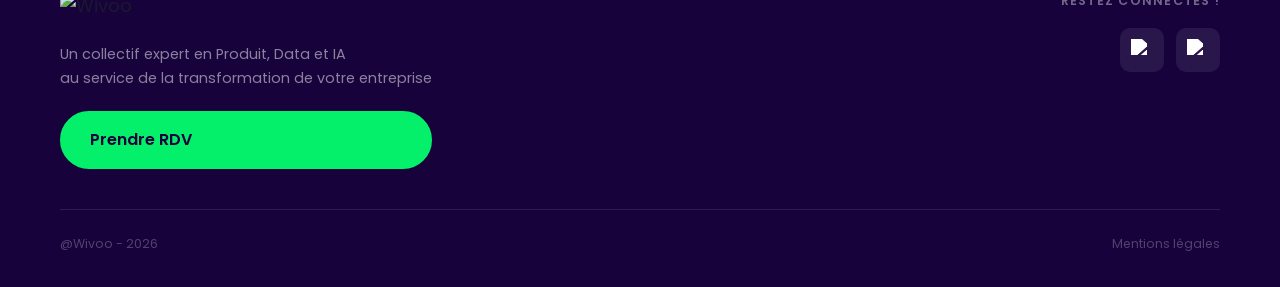
==== commit 0f60702a: "Doc + polish : nav blanche, footer redesigné, articles Case Study v3, Poppins officiel - Nav : fond " ====
--- a/index.html
+++ b/index.html
@@ -1,10 +1,12 @@
-<!DOCTYPE html>
+﻿<!DOCTYPE html>
 <html lang="fr">
 <head>
   <meta charset="UTF-8" />
   <meta name="viewport" content="width=device-width, initial-scale=1.0" />
   <title>Wivoo — Expertise. Résultats. Impact.</title>
   <meta name="description" content="Wivoo, cabinet de conseil en Product Management, IA, Data & Design. +600 missions, 90 % de renouvellement clients." />
+  <link rel="icon" type="image/png" href="https://www.google.com/s2/favicons?domain=wivoo.fr&sz=32" />
+  <link rel="apple-touch-icon" href="https://www.google.com/s2/favicons?domain=wivoo.fr&sz=180" />
   <link rel="stylesheet" href="css/style.css" />
   <link rel="preconnect" href="https://fonts.googleapis.com" />
   <link rel="preconnect" href="https://fonts.gstatic.com" crossorigin />
@@ -29,7 +31,7 @@
           </div>
         </li>
         <li class="nav__item">
-          <a href="realisations.html">Réussite client</a>
+          <a href="realisations.html">Nos réalisations</a>
         </li>
         <li class="nav__item has-dropdown">
           <a href="#">Nos contenus <span class="nav__arrow">▾</span></a>
@@ -55,7 +57,7 @@
           </div>
         </li>
         <li class="nav__item">
-          <a href="mailto:guido.macaluso@wivoo.fr?subject=Prise de RDV Wivoo" class="nav__cta">Prendre RDV</a>
+          <a href="https://www.wivoo.fr/contact" class="nav__cta">Prendre RDV</a>
         </li>
       </ul>
       <button class="nav__burger" id="navBurger" aria-label="Ouvrir le menu" aria-expanded="false">
@@ -93,7 +95,7 @@
         </div>
       </div>
       <div class="hero__ctas">
-        <a href="mailto:guido.macaluso@wivoo.fr?subject=Prise de RDV Wivoo" class="btn btn--primary">Parlons de votre projet →</a>
+        <a href="https://www.wivoo.fr/contact" class="btn btn--primary">Parlons de votre projet →</a>
         <a href="#rejoindre" class="btn btn--outline">Rejoindre l'équipe</a>
       </div>
     </div>
@@ -189,10 +191,30 @@
   <!-- FOOTER -->
   <footer class="footer" id="contact">
     <div class="footer__container">
-      <p class="footer__logo"><img src="images/logo-wivoo.png" alt="Wivoo" /></p>
-      <p class="footer__tagline">Expertise. Résultats. Impact.</p>
-      <p class="footer__email"><a href="mailto:guido.macaluso@wivoo.fr">guido.macaluso@wivoo.fr</a></p>
-      <p class="footer__copy">© 2026 Wivoo — Tous droits réservés</p>
+      <div class="footer__top">
+        <div class="footer__brand">
+          <a href="index.html" class="footer__logo">
+            <img src="https://cdn.prod.website-files.com/64f8703aba9a3b126e920e3a/68761c360a7be01af5693330_Wivoo%20Logo%20RGB%20White.svg" alt="Wivoo" />
+          </a>
+          <p class="footer__tagline">Un collectif expert en Produit, Data et IA<br>au service de la transformation de votre entreprise</p>
+          <a href="https://www.wivoo.fr/contact" class="btn btn--primary">Prendre RDV</a>
+        </div>
+        <div class="footer__social">
+          <p class="footer__social-title">Restez connectés !</p>
+          <div class="footer__social-links">
+            <a href="https://www.linkedin.com/company/wivoo/" class="footer__social-link" aria-label="LinkedIn" target="_blank" rel="noopener">
+              <img src="https://cdn.prod.website-files.com/64f8703aba9a3b126e920e3a/686b8ab18b27cc7f082f638f_f391d0437d3ab9b5c9ed263ade102128_LinkedIn%20Big%20Logo.svg" alt="LinkedIn" />
+            </a>
+            <a href="https://www.welcometothejungle.com/fr/companies/wivoo" class="footer__social-link" aria-label="Welcome to the Jungle" target="_blank" rel="noopener">
+              <img src="https://cdn.prod.website-files.com/64f8703aba9a3b126e920e3a/686b8ab11602c22034ea503e_2e0cb108efb9c38c96721b2bada0469e_Welcome%20to%20the%20Jungle%20Logo%20Icon.svg" alt="Welcome to the Jungle" />
+            </a>
+          </div>
+        </div>
+      </div>
+      <div class="footer__bottom">
+        <p class="footer__copy">@Wivoo - 2026</p>
+        <a href="#" class="footer__legal">Mentions légales</a>
+      </div>
     </div>
   </footer>
 
--- a/css/style.css
+++ b/css/style.css
@@ -65,7 +65,7 @@
 .btn {
   display: inline-block;
   padding: 0.875rem 1.75rem;
-  border-radius: var(--radius-sm);
+  border-radius: 50px;
   font-family: var(--font-family);
   font-size: 1rem;
   font-weight: 600;
@@ -105,13 +105,14 @@
 }
 
 /* =============================================
-   NAVIGATION — fixe, fond Tolopea
+   NAVIGATION — fixe, fond blanc (wivoo.fr)
 ============================================== */
 .nav {
   position: fixed;
   top: 0; left: 0; right: 0;
   z-index: 200;
-  background-color: var(--color-secondary);
+  background-color: #FFFFFF;
+  border-bottom: 1px solid rgba(0,0,0,0.06);
   transition: box-shadow 0.3s;
 }
 
@@ -126,20 +127,26 @@
   gap: 2rem;
 }
 
-/* Logo image */
+/* Logo image — taille augmentée */
 .nav__logo img {
-  height: 32px;
+  height: 44px;
   width: auto;
   display: block;
 }
 
-/* Liste de liens */
+/* Liste de liens — alignée à gauche après le logo, RDV reste à droite */
 .nav__links {
   display: flex;
   align-items: center;
   gap: 0.25rem;
   flex: 1;
-  justify-content: flex-end;
+  justify-content: flex-start;
+  margin-left: 1.5rem;
+}
+
+/* Pousse le bouton "Prendre RDV" (dernier item) à droite */
+.nav__item:last-child {
+  margin-left: auto;
 }
 
 /* Chaque item de nav */
@@ -152,7 +159,7 @@
   align-items: center;
   gap: 4px;
   padding: 0.4rem 0.75rem;
-  color: rgba(255, 255, 255, 0.78);
+  color: var(--color-text);
   font-size: 0.85rem;
   font-weight: 400;
   border-radius: var(--radius-sm);
@@ -162,13 +169,14 @@
 
 .nav__item > a:hover,
 .nav__item.has-dropdown:hover > a {
-  color: var(--color-white);
-  background: rgba(255,255,255,0.07);
+  color: var(--color-primary);
+  background: rgba(69,29,199,0.06);
 }
 
 /* Lien actif (page courante) */
 .nav__item > a.is-active {
-  color: var(--color-accent);
+  color: var(--color-primary);
+  font-weight: 600;
 }
 
 /* Flèche du dropdown */
@@ -187,12 +195,25 @@
   color: var(--color-secondary) !important;
   font-weight: 600 !important;
   padding: 0.45rem 1rem !important;
-  border-radius: var(--radius-sm);
+  border-radius: 50px;
   margin-left: 0.5rem;
 }
 .nav__cta:hover {
   opacity: 0.88;
   background-color: var(--color-accent) !important;
+}
+
+/* Entrées nav non cliquables (href="#") — grisées, cursor par défaut */
+.nav__item.has-dropdown > a[href="#"] {
+  color: #B0AABF;
+  cursor: default;
+}
+.nav__item.has-dropdown > a[href="#"]:hover {
+  color: #B0AABF;
+  background: none;
+}
+.nav__item.has-dropdown > a[href="#"] .nav__arrow {
+  opacity: 0.4;
 }
 
 /* Dropdown */
@@ -202,14 +223,14 @@
   top: calc(100% + 8px);
   left: 50%;
   transform: translateX(-50%);
-  background: var(--color-secondary);
-  border: 1px solid rgba(255,255,255,0.1);
+  background: #FFFFFF;
+  border: 1px solid rgba(0,0,0,0.08);
   border-radius: var(--radius);
   padding: 0.6rem;
   min-width: 220px;
   flex-direction: column;
   gap: 2px;
-  box-shadow: 0 12px 40px rgba(0,0,0,0.4);
+  box-shadow: 0 12px 40px rgba(0,0,0,0.1);
   z-index: 300;
 }
 
@@ -221,15 +242,15 @@
 .nav__dropdown a {
   display: block;
   padding: 0.5rem 0.875rem;
-  color: rgba(255,255,255,0.75);
+  color: var(--color-text);
   font-size: 0.875rem;
   border-radius: 6px;
   transition: background 0.15s, color 0.15s;
   white-space: nowrap;
 }
 .nav__dropdown a:hover {
-  background: rgba(255,255,255,0.08);
-  color: var(--color-white);
+  background: rgba(69,29,199,0.06);
+  color: var(--color-primary);
 }
 
 /* Burger mobile — caché sur desktop */
@@ -246,7 +267,7 @@
 .nav__burger span {
   display: block;
   width: 24px; height: 2px;
-  background-color: var(--color-white);
+  background-color: var(--color-text);
   border-radius: 2px;
   transition: transform 0.3s ease, opacity 0.3s ease;
 }
@@ -511,8 +532,18 @@
 .rex__domain--data,    .tag--data    { background: var(--tag-data-bg);    color: var(--tag-data-text);    }
 .rex__domain--design,  .tag--design  { background: var(--tag-design-bg);  color: var(--tag-design-text);  }
 .rex__domain--ia,      .tag--ai      { background: var(--tag-ai-bg);      color: var(--tag-ai-text);      }
-.tag--rex     { background: var(--tag-rex-bg);      color: var(--tag-rex-text);     }
-.tag--usecase { background: var(--tag-usecase-bg);  color: var(--tag-usecase-text); }
+/* Format tags — style distinct : outline neutre, coins carrés */
+.tag--rex,
+.tag--usecase {
+  background: transparent;
+  color: #6B7280;
+  border: 1.5px solid #D1D5DB;
+  border-radius: 4px;
+  font-weight: 500;
+  font-size: 0.68rem;
+  letter-spacing: 0.08em;
+  text-transform: uppercase;
+}
 .tag--banque  { background: var(--tag-banque-bg);   color: var(--tag-banque-text);  }
 .tag--retail  { background: var(--tag-retail-bg);   color: var(--tag-retail-text);  }
 .tag--pharma  { background: var(--tag-pharma-bg);   color: var(--tag-pharma-text);  }
@@ -602,24 +633,88 @@
 .rejoindre__arg-label { font-size: 0.85rem; color: rgba(255,255,255,0.6); line-height: 1.5; }
 
 /* =============================================
-   FOOTER
-============================================== */
-.footer { background-color: var(--color-secondary); padding: 3.5rem 1.5rem; }
+   FOOTER — wivoo.fr
+============================================== */
+.footer { background-color: var(--color-secondary); padding: 4rem 1.5rem 2rem; }
 
 .footer__container {
   max-width: var(--max-width);
   margin: 0 auto;
+}
+
+/* Rangée du haut : brand (gauche) + social (droite) */
+.footer__top {
+  display: flex;
+  justify-content: space-between;
+  align-items: flex-start;
+  gap: 3rem;
+  padding-bottom: 2.5rem;
+  border-bottom: 1px solid rgba(255,255,255,0.1);
+  margin-bottom: 1.5rem;
+}
+
+/* Colonne gauche : logo + tagline + CTA */
+.footer__brand {
   display: flex;
   flex-direction: column;
+  gap: 1.25rem;
+  max-width: 460px;
+}
+
+.footer__logo img { height: 32px; }
+
+.footer__tagline {
+  font-size: 0.9rem;
+  color: rgba(255,255,255,0.5);
+  line-height: 1.65;
+}
+
+/* Colonne droite : réseaux sociaux */
+.footer__social {
+  display: flex;
+  flex-direction: column;
+  gap: 1rem;
+  flex-shrink: 0;
+  align-items: flex-end;
+}
+
+.footer__social-title {
+  font-size: 0.78rem;
+  font-weight: 600;
+  color: rgba(255,255,255,0.4);
+  letter-spacing: 0.1em;
+  text-transform: uppercase;
+}
+
+.footer__social-links {
+  display: flex;
+  gap: 0.75rem;
   align-items: center;
-  gap: 0.6rem;
-  text-align: center;
-}
-.footer__logo img { height: 28px; margin: 0 auto; }
-.footer__tagline { font-size: 0.85rem; color: rgba(255,255,255,0.4); font-style: italic; margin-bottom: 0.5rem; }
-.footer__email a { color: var(--color-accent); font-weight: 600; font-size: 0.95rem; transition: opacity 0.2s; }
-.footer__email a:hover { opacity: 0.8; }
-.footer__copy { font-size: 0.78rem; color: rgba(255,255,255,0.28); margin-top: 0.5rem; }
+}
+
+.footer__social-link {
+  display: flex;
+  align-items: center;
+  justify-content: center;
+  width: 44px; height: 44px;
+  background: rgba(255,255,255,0.08);
+  border-radius: 10px;
+  transition: background 0.2s;
+}
+.footer__social-link:hover { background: rgba(255,255,255,0.16); }
+.footer__social-link img { width: 22px; height: 22px; filter: brightness(0) invert(1); }
+
+/* Barre du bas : copyright + mentions légales */
+.footer__bottom {
+  display: flex;
+  align-items: center;
+  justify-content: space-between;
+  gap: 1rem;
+}
+
+.footer__copy { font-size: 0.78rem; color: rgba(255,255,255,0.25); }
+.footer__legal { font-size: 0.78rem; color: rgba(255,255,255,0.25); transition: color 0.2s; }
+.footer__legal:hover { color: rgba(255,255,255,0.5); }
 
 /* =============================================
    ANIMATIONS — fade-in au scroll
@@ -654,12 +749,12 @@
     display: none;
     position: absolute;
     top: 68px; left: 0; right: 0;
-    background-color: var(--color-secondary);
+    background-color: #FFFFFF;
     flex-direction: column;
     align-items: flex-start;
     padding: 1.5rem;
     gap: 0.25rem;
-    border-top: 1px solid rgba(255,255,255,0.08);
+    border-top: 1px solid rgba(0,0,0,0.06);
     max-height: calc(100vh - 68px);
     overflow-y: auto;
   }
@@ -667,7 +762,7 @@
   .nav__burger { display: flex; }
 
   .nav__item { width: 100%; }
-  .nav__item > a { width: 100%; padding: 0.6rem 0.75rem; font-size: 0.95rem; }
+  .nav__item > a { width: 100%; padding: 0.6rem 0.75rem; font-size: 0.95rem; color: var(--color-text); }
   .nav__cta { margin-left: 0 !important; margin-top: 0.5rem; }
 
   /* Dropdown mobile : affiché inline */
@@ -681,7 +776,7 @@
     background: transparent;
     gap: 0;
   }
-  .nav__dropdown a { font-size: 0.85rem; color: rgba(255,255,255,0.55); padding: 0.4rem 0.5rem; }
+  .nav__dropdown a { font-size: 0.85rem; color: var(--color-text-muted); padding: 0.4rem 0.5rem; }
   .nav__item.has-dropdown .nav__arrow { display: none; }
 
   /* Hero centré */
@@ -706,3 +801,16 @@
 @media (max-width: 400px) {
   .rex__results { flex-direction: column; gap: 1rem; }
 }
+
+/* =============================================
+   FOOTER RESPONSIVE
+============================================== */
+@media (max-width: 768px) {
+  .footer__top {
+    flex-direction: column;
+    gap: 2rem;
+  }
+  .footer__brand { max-width: 100%; }
+  .footer__social { align-items: flex-start; }
+  .footer__bottom { flex-direction: column; text-align: center; gap: 0.5rem; }
+}
